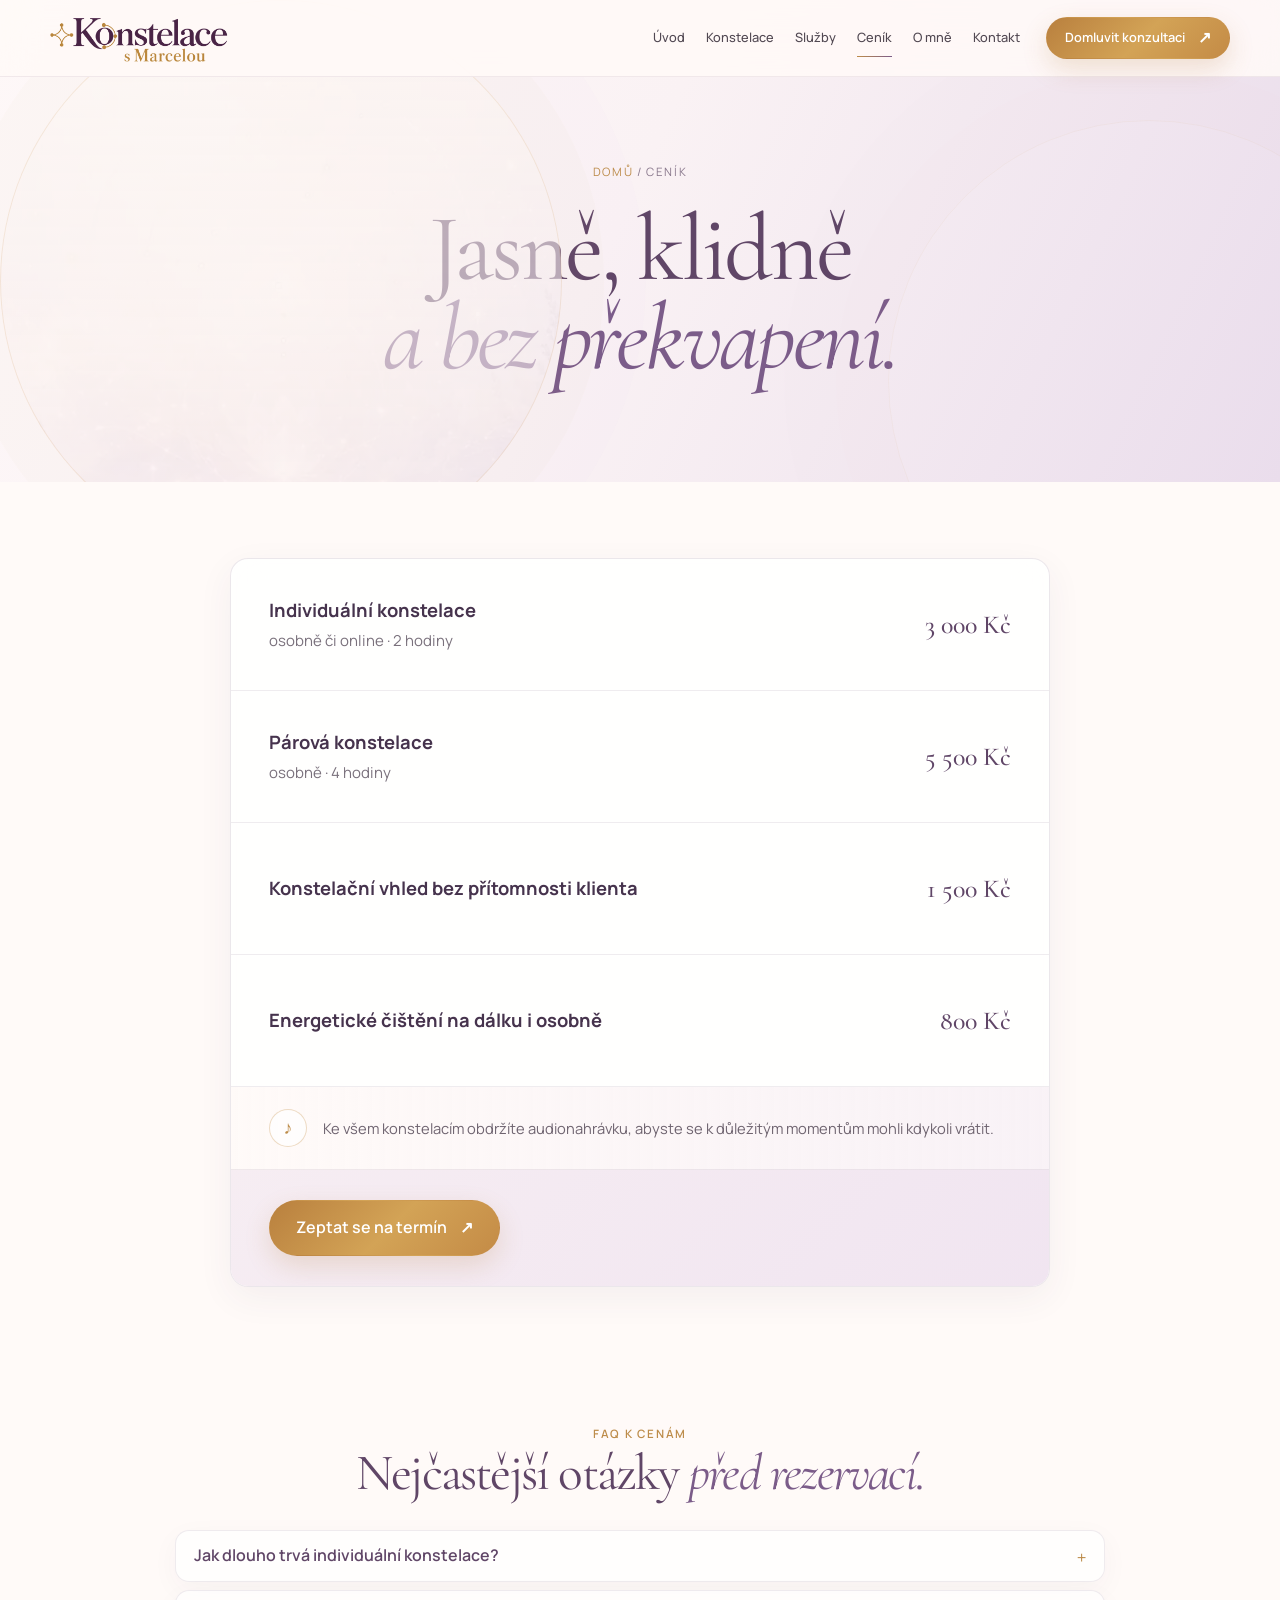
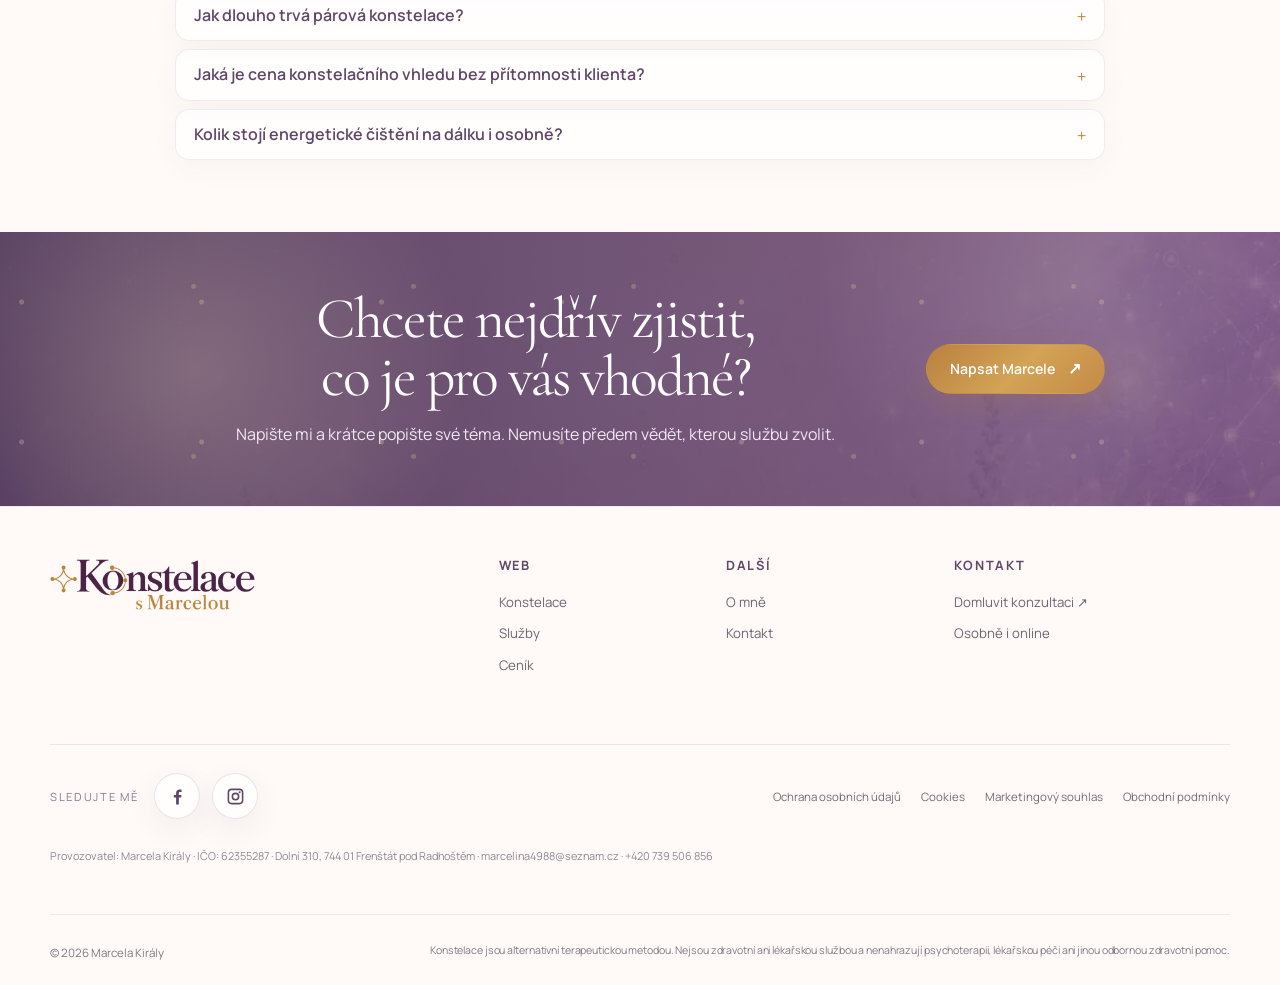
==== cenik.html @ 776c9757 "Update pricing details and Marcela portrait" ====
<!doctype html>
<html lang="cs">
<head>
  <meta charset="utf-8">
  <meta name="viewport" content="width=device-width,initial-scale=1">
  <meta name="description" content="Přehled cen: individuální konstelace 3 000 Kč, párová 5 500 Kč, konstelační vhled 1 500 Kč a energetické čištění na dálku i osobně 800 Kč.">
  <title>Ceník konstelací osobně i online | Marcela Király</title>
  <meta name="robots" content="index,follow,max-image-preview:large,max-snippet:-1,max-video-preview:-1">
  <meta name="author" content="Marcela Király">
  <link rel="canonical" href="https://ivanovgeno.github.io/marcelakiraly/cenik.html">
  <link rel="alternate" hreflang="cs-CZ" href="https://ivanovgeno.github.io/marcelakiraly/cenik.html">
  <link rel="alternate" hreflang="x-default" href="https://ivanovgeno.github.io/marcelakiraly/cenik.html">
  <link rel="sitemap" type="application/xml" href="https://ivanovgeno.github.io/marcelakiraly/sitemap.xml">
  <meta property="og:locale" content="cs_CZ">
  <meta property="og:type" content="website">
  <meta property="og:site_name" content="Konstelace s Marcelou">
  <meta property="og:title" content="Ceník konstelací osobně i online | Marcela Király">
  <meta property="og:description" content="Přehled cen: individuální konstelace 3 000 Kč, párová 5 500 Kč, konstelační vhled 1 500 Kč a energetické čištění na dálku i osobně 800 Kč.">
  <meta property="og:url" content="https://ivanovgeno.github.io/marcelakiraly/cenik.html">
  <meta property="og:image" content="https://ivanovgeno.github.io/marcelakiraly/assets/images/logo-konstelace-s-marcelou.png">
  <meta property="og:image:secure_url" content="https://ivanovgeno.github.io/marcelakiraly/assets/images/logo-konstelace-s-marcelou.png">
  <meta property="og:image:type" content="image/png">
  <meta property="og:image:width" content="1400">
  <meta property="og:image:height" content="355">
  <meta property="og:image:alt" content="Logo Konstelace s Marcelou">
  <meta name="twitter:card" content="summary_large_image">
  <meta name="twitter:title" content="Ceník konstelací osobně i online | Marcela Király">
  <meta name="twitter:description" content="Přehled cen: individuální konstelace 3 000 Kč, párová 5 500 Kč, konstelační vhled 1 500 Kč a energetické čištění na dálku i osobně 800 Kč.">
  <meta name="twitter:image" content="https://ivanovgeno.github.io/marcelakiraly/assets/images/logo-konstelace-s-marcelou.png">
  <meta name="twitter:image:alt" content="Logo Konstelace s Marcelou">
  <script type="application/ld+json">
{
  "@context": "https://schema.org",
  "@graph": [
    {
      "@type": "Organization",
      "@id": "https://ivanovgeno.github.io/marcelakiraly/#organization",
      "name": "Konstelace s Marcelou",
      "legalName": "Marcela Király",
      "url": "https://ivanovgeno.github.io/marcelakiraly/",
      "logo": {
        "@type": "ImageObject",
        "url": "https://ivanovgeno.github.io/marcelakiraly/assets/images/logo-konstelace-s-marcelou.png",
        "width": 1400,
        "height": 355
      },
      "image": "https://ivanovgeno.github.io/marcelakiraly/assets/images/logo-konstelace-s-marcelou.png",
      "description": "Citlivé konstelační provázení Marcely Király osobně i online.",
      "email": "mailto:marcelina4988@seznam.cz",
      "telephone": "+420739506856",
      "identifier": {
        "@type": "PropertyValue",
        "propertyID": "IČO",
        "value": "62355287"
      },
      "address": {
        "@type": "PostalAddress",
        "streetAddress": "Dolní 310",
        "postalCode": "744 01",
        "addressLocality": "Frenštát pod Radhoštěm",
        "addressCountry": "CZ"
      },
      "founder": {
        "@id": "https://ivanovgeno.github.io/marcelakiraly/#marcela"
      },
      "areaServed": {
        "@type": "Country",
        "name": "Česko"
      },
      "availableLanguage": {
        "@type": "Language",
        "name": "čeština",
        "alternateName": "cs"
      }
    },
    {
      "@type": "Person",
      "@id": "https://ivanovgeno.github.io/marcelakiraly/#marcela",
      "name": "Marcela Király",
      "url": "https://ivanovgeno.github.io/marcelakiraly/o-mne.html",
      "image": "https://ivanovgeno.github.io/marcelakiraly/assets/images/marcela-kiraly-restored.webp",
      "jobTitle": "Konstelátorka",
      "worksFor": {
        "@id": "https://ivanovgeno.github.io/marcelakiraly/#organization"
      },
      "email": "mailto:marcelina4988@seznam.cz",
      "telephone": "+420739506856",
      "knowsAbout": [
        "konstelace",
        "MY SELF CONNECTION",
        "intuitivní koučink"
      ]
    },
    {
      "@type": "WebSite",
      "@id": "https://ivanovgeno.github.io/marcelakiraly/#website",
      "url": "https://ivanovgeno.github.io/marcelakiraly/",
      "name": "Konstelace s Marcelou",
      "alternateName": "Marcela Király",
      "inLanguage": "cs-CZ",
      "publisher": {
        "@id": "https://ivanovgeno.github.io/marcelakiraly/#organization"
      }
    },
    {
      "@type": "BreadcrumbList",
      "@id": "https://ivanovgeno.github.io/marcelakiraly/cenik.html#breadcrumb",
      "itemListElement": [
        {
          "@type": "ListItem",
          "position": 1,
          "name": "Úvod",
          "item": "https://ivanovgeno.github.io/marcelakiraly/"
        },
        {
          "@type": "ListItem",
          "position": 2,
          "name": "Ceník",
          "item": "https://ivanovgeno.github.io/marcelakiraly/cenik.html"
        }
      ]
    },
    {
      "@type": "WebPage",
      "@id": "https://ivanovgeno.github.io/marcelakiraly/cenik.html#webpage",
      "url": "https://ivanovgeno.github.io/marcelakiraly/cenik.html",
      "name": "Ceník konstelací osobně i online | Marcela Király",
      "description": "Přehled cen: individuální konstelace 3 000 Kč, párová 5 500 Kč, konstelační vhled 1 500 Kč a energetické čištění na dálku i osobně 800 Kč.",
      "isPartOf": {
        "@id": "https://ivanovgeno.github.io/marcelakiraly/#website"
      },
      "about": {
        "@id": "https://ivanovgeno.github.io/marcelakiraly/#organization"
      },
      "inLanguage": "cs-CZ",
      "dateModified": "2026-09-17",
      "breadcrumb": {
        "@id": "https://ivanovgeno.github.io/marcelakiraly/cenik.html#breadcrumb"
      },
      "mainEntity": [
        {
          "@id": "https://ivanovgeno.github.io/marcelakiraly/sluzby.html#nabidka"
        },
        {
          "@id": "https://ivanovgeno.github.io/marcelakiraly/cenik.html#faq"
        }
      ]
    },
    {
      "@type": "OfferCatalog",
      "@id": "https://ivanovgeno.github.io/marcelakiraly/sluzby.html#nabidka",
      "name": "Možnosti spolupráce",
      "itemListElement": [
        {
          "@type": "Offer",
          "position": 1,
          "url": "https://ivanovgeno.github.io/marcelakiraly/cenik.html",
          "price": "3000",
          "priceCurrency": "CZK",
          "availability": "https://schema.org/InStock",
          "itemOffered": {
            "@type": "Service",
            "name": "Individuální konstelace osobně či online",
            "description": "Dvouhodinové individuální setkání zaměřené na konkrétní téma, vztahy, role a souvislosti.",
            "provider": {
              "@id": "https://ivanovgeno.github.io/marcelakiraly/#organization"
            },
            "areaServed": {
              "@type": "Country",
              "name": "Česko"
            }
          }
        },
        {
          "@type": "Offer",
          "position": 2,
          "url": "https://ivanovgeno.github.io/marcelakiraly/cenik.html",
          "price": "5500",
          "priceCurrency": "CZK",
          "availability": "https://schema.org/InStock",
          "itemOffered": {
            "@type": "Service",
            "name": "Párová konstelace osobně",
            "description": "Čtyřhodinové osobní setkání pro pár zaměřené na vztahové souvislosti.",
            "provider": {
              "@id": "https://ivanovgeno.github.io/marcelakiraly/#organization"
            },
            "areaServed": {
              "@type": "Country",
              "name": "Česko"
            }
          }
        },
        {
          "@type": "Offer",
          "position": 3,
          "url": "https://ivanovgeno.github.io/marcelakiraly/cenik.html",
          "price": "1500",
          "priceCurrency": "CZK",
          "availability": "https://schema.org/InStock",
          "itemOffered": {
            "@type": "Service",
            "name": "Konstelační vhled bez přítomnosti klienta",
            "description": "Citlivý vhled do tématu na dálku bez osobního nebo online setkání.",
            "provider": {
              "@id": "https://ivanovgeno.github.io/marcelakiraly/#organization"
            },
            "areaServed": {
              "@type": "Country",
              "name": "Česko"
            }
          }
        },
        {
          "@type": "Offer",
          "position": 4,
          "url": "https://ivanovgeno.github.io/marcelakiraly/cenik.html",
          "price": "800",
          "priceCurrency": "CZK",
          "availability": "https://schema.org/InStock",
          "itemOffered": {
            "@type": "Service",
            "name": "Energetické čištění na dálku i osobně",
            "description": "Práce zaměřená na uvolnění energetické zátěže.",
            "provider": {
              "@id": "https://ivanovgeno.github.io/marcelakiraly/#organization"
            },
            "areaServed": {
              "@type": "Country",
              "name": "Česko"
            }
          }
        }
      ]
    },
    {
      "@type": "FAQPage",
      "@id": "https://ivanovgeno.github.io/marcelakiraly/cenik.html#faq",
      "mainEntity": [
        {
          "@type": "Question",
          "name": "Jak dlouho trvá individuální konstelace?",
          "acceptedAnswer": {
            "@type": "Answer",
            "text": "Individuální konstelace trvá dvě hodiny a může proběhnout osobně nebo online."
          }
        },
        {
          "@type": "Question",
          "name": "Jak dlouho trvá párová konstelace?",
          "acceptedAnswer": {
            "@type": "Answer",
            "text": "Párová konstelace trvá čtyři hodiny a probíhá pouze osobně."
          }
        },
        {
          "@type": "Question",
          "name": "Jaká je cena konstelačního vhledu bez přítomnosti klienta?",
          "acceptedAnswer": {
            "@type": "Answer",
            "text": "Cena konstelačního vhledu bez přítomnosti klienta je 1 500 Kč."
          }
        },
        {
          "@type": "Question",
          "name": "Kolik stojí energetické čištění na dálku i osobně?",
          "acceptedAnswer": {
            "@type": "Answer",
            "text": "Cena energetického čištění na dálku i osobně je 800 Kč."
          }
        }
      ]
    }
  ]
}
  </script>
  <link rel="icon" type="image/png" href="assets/images/logo-konstelace-s-marcelou-symbol.png?v=20260915a">
  <link rel="apple-touch-icon" href="assets/images/logo-konstelace-s-marcelou-symbol.png?v=20260915a">
  <link rel="stylesheet" href="assets/css/style.css?v=20260920footer2">
  <link rel="stylesheet" href="assets/css/typography-cs.css">
  <link rel="stylesheet" href="assets/css/constellation-2026.css">
  <link rel="stylesheet" href="assets/css/subpages-2026.css?v=20260910c">
  <link rel="stylesheet" href="assets/css/pricing-overrides.css?v=20260920a">
  <link rel="stylesheet" href="assets/css/ux-refresh-20260914.css?v=20260917faq1">
</head>
<body>
<header class="site-header" data-header><div class="container header-inner"><a class="brand" href="index.html" aria-label="Konstelace s Marcelou – domů"><img class="brand-logo" src="assets/images/logo-konstelace-s-marcelou.png?v=20260915a" alt="Konstelace s Marcelou" width="1400" height="355"></a><nav class="desktop-nav" aria-label="Hlavní navigace"><a href="index.html">Úvod</a><a href="konstelace.html">Konstelace</a><a href="sluzby.html">Služby</a><a href="cenik.html" aria-current="page">Ceník</a><a href="o-mne.html">O mně</a><a href="kontakt.html">Kontakt</a></nav><a class="btn btn-gold header-cta magnetic" href="kontakt.html"><span>Domluvit konzultaci</span><i>↗</i></a><button class="menu-toggle" aria-expanded="false" aria-controls="mobile-menu" aria-label="Otevřít menu"><span></span><span></span><span></span></button></div><nav class="mobile-menu" id="mobile-menu"><a href="index.html">Úvod</a><a href="konstelace.html">Konstelace</a><a href="sluzby.html">Služby</a><a href="cenik.html">Ceník</a><a href="o-mne.html">O mně</a><a href="kontakt.html">Kontakt</a></nav></header>
<main>
<section class="subhero pricing-subhero"><div class="container pricing-subhero-inner"><div class="subhero-copy reveal"><p class="crumb"><a href="index.html">Domů</a> / Ceník</p><h1>Jasně, klidně<br><em>a bez překvapení.</em></h1></div></div></section>

<section class="section pricing-main"><div class="container"><div class="price-panel pricing-panel-large reveal">
  <div class="price-item"><div><strong>Individuální konstelace</strong><small>osobně či online · 2 hodiny</small></div><b>3 000 Kč</b></div>
  <div class="price-item"><div><strong>Párová konstelace</strong><small>osobně · 4 hodiny</small></div><b>5 500 Kč</b></div>
  <div class="price-item"><div><strong>Konstelační vhled bez přítomnosti klienta</strong></div><b>1 500 Kč</b></div>
  <div class="price-item"><div><strong>Energetické čištění na dálku i osobně</strong></div><b>800 Kč</b></div>
  <div class="pricing-audio-note"><span class="pricing-audio-icon" aria-hidden="true">♪</span><p>Ke všem konstelacím obdržíte audionahrávku, abyste se k důležitým momentům mohli kdykoli vrátit.</p></div>
  <div class="price-cta"><a class="btn btn-gold magnetic" href="kontakt.html"><span>Zeptat se na termín</span><i>↗</i></a></div>
</div></div></section>

<section class="section pricing-faq"><div class="container faq"><p class="eyebrow reveal">FAQ k cenám</p><h2 class="reveal">Nejčastější otázky <em>před rezervací.</em></h2><details class="reveal"><summary>Jak dlouho trvá individuální konstelace?</summary><p>Individuální konstelace trvá dvě hodiny a může proběhnout osobně nebo online.</p></details><details class="reveal"><summary>Jak dlouho trvá párová konstelace?</summary><p>Párová konstelace trvá čtyři hodiny a probíhá pouze osobně.</p></details><details class="reveal"><summary>Jaká je cena konstelačního vhledu bez přítomnosti klienta?</summary><p>Cena konstelačního vhledu bez přítomnosti klienta je 1 500 Kč.</p></details><details class="reveal"><summary>Kolik stojí energetické čištění na dálku i osobně?</summary><p>Cena energetického čištění na dálku i osobně je 800 Kč.</p></details></div></section>

<section class="section-sm cta-band"><div class="container cta-inner reveal"><div><h2>Chcete nejdřív zjistit, co je pro vás vhodné?</h2><p>Napište mi a krátce popište své téma. Nemusíte předem vědět, kterou službu zvolit.</p></div><a class="btn btn-gold magnetic" href="kontakt.html"><span>Napsat Marcele</span><i>↗</i></a></div></section>
</main>
<footer class="inner-footer"><div class="container inner-footer-grid"><div><a class="brand" href="index.html"><img class="brand-logo" src="assets/images/logo-konstelace-s-marcelou.png?v=20260915a" alt="Konstelace s Marcelou" width="1400" height="355"></a></div><div class="footer-col"><strong>Web</strong><a href="konstelace.html">Konstelace</a><a href="sluzby.html">Služby</a><a href="cenik.html">Ceník</a></div><div class="footer-col"><strong>Další</strong><a href="o-mne.html">O mně</a><a href="kontakt.html">Kontakt</a></div><div class="footer-col"><strong>Kontakt</strong><a href="kontakt.html">Domluvit konzultaci ↗</a><span>Osobně i online</span></div></div><div class="container inner-footer-bottom"><span>© 2026 Marcela Király</span><span class="footer-disclaimer">Konstelace jsou alternativní terapeutickou metodou. Nejsou zdravotní ani lékařskou službou a nenahrazují psychoterapii, lékařskou péči ani jinou odbornou zdravotní pomoc.</span></div></footer>
<script src="assets/js/main.js?v=20260917faq1"></script>
</body></html>
---- assets/css/style.css ----
@import url('https://fonts.googleapis.com/css2?family=DM+Sans:wght@400;500;600&family=Italiana&display=swap');
:root{--paper:#fffdfc;--ivory:#fdf9f7;--blush:#f7eff2;--rose:#ead5dd;--rose-2:#d8b9c8;--lav:#c9b4d5;--lav-2:#a98cba;--plum:#60456f;--plum-2:#7b5c89;--plum-deep:#432f4f;--ink:#322a34;--muted:#756b78;--gold:#c99552;--gold-2:#e6c887;--gold-3:#f4e3bd;--line:rgba(96,69,111,.13);--line-gold:rgba(201,149,82,.32);--white:rgba(255,255,255,.82);--serif:'Italiana','Cormorant Garamond',Georgia,serif;--sans:'DM Sans',system-ui,-apple-system,BlinkMacSystemFont,'Segoe UI',sans-serif;--shadow:0 32px 90px rgba(80,56,91,.13);--shadow-soft:0 18px 55px rgba(80,56,91,.09);--radius:28px;--max:1240px;--ease:cubic-bezier(.2,.8,.2,1)}
*{box-sizing:border-box}html{scroll-behavior:smooth}body{margin:0;background:var(--paper);color:var(--ink);font-family:var(--sans);line-height:1.7;overflow-x:hidden;-webkit-font-smoothing:antialiased}body.menu-open{overflow:hidden}a{color:inherit;text-decoration:none}button,input,textarea,select{font:inherit}img,svg{display:block;max-width:100%}::selection{background:var(--rose-2);color:var(--plum-deep)}.container{width:min(var(--max),calc(100% - 64px));margin-inline:auto}.section{padding:124px 0;position:relative}.section-sm{padding:84px 0;position:relative}.skip-link{position:fixed;z-index:9999;left:14px;top:14px;transform:translateY(-170%);background:#fff;padding:11px 15px;border-radius:10px;box-shadow:var(--shadow-soft)}.skip-link:focus{transform:none}
h1,h2,h3,.display{font-family:var(--serif);font-weight:400;color:var(--plum);margin:0}h1{font-size:clamp(4.2rem,8.2vw,8.8rem);line-height:.9;letter-spacing:-.055em}h2{font-size:clamp(3rem,5.8vw,6.2rem);line-height:.98;letter-spacing:-.045em}h3{font-size:clamp(1.7rem,2.4vw,2.55rem);line-height:1.05;letter-spacing:-.025em}h1 em,h2 em{font-style:italic;color:var(--plum-2)}p{margin:0 0 1em}.lead{font-size:1.14rem;line-height:1.85;color:#665d68;max-width:61ch}.muted{color:var(--muted)}.eyebrow{display:flex;align-items:center;gap:12px;margin:0 0 18px;font-size:.72rem;line-height:1;text-transform:uppercase;letter-spacing:.22em;font-weight:600;color:var(--gold)}.eyebrow:before{content:'';width:28px;height:1px;background:currentColor}.section-heading{display:grid;grid-template-columns:90px 1fr;gap:34px;align-items:start;margin-bottom:62px}.section-heading h2{max-width:970px}.section-index{font-family:var(--serif);font-size:1.15rem;color:var(--gold);padding-top:9px}
.site-header{position:fixed;z-index:200;top:0;left:0;right:0;background:rgba(255,253,252,.72);backdrop-filter:blur(22px) saturate(150%);-webkit-backdrop-filter:blur(22px) saturate(150%);border-bottom:1px solid rgba(96,69,111,.07);transition:background .35s var(--ease),box-shadow .35s var(--ease),transform .35s var(--ease)}.site-header.is-scrolled{background:rgba(255,253,252,.94);box-shadow:0 10px 40px rgba(69,45,77,.07)}.header-inner{height:86px;display:flex;align-items:center;gap:26px}.brand{display:inline-flex;align-items:center;gap:13px;margin-right:auto;min-width:max-content}.brand-mark{width:42px;color:var(--gold);transition:transform .6s var(--ease)}.brand:hover .brand-mark{transform:rotate(18deg) scale(1.06)}.brand-mark svg{fill:none;stroke:currentColor;stroke-width:1.15}.brand-mark svg circle:first-child{fill:currentColor;stroke:none}.brand-copy strong,.brand strong{display:block;font-family:var(--serif);font-size:1.45rem;line-height:1;color:var(--plum);font-weight:400}.brand-copy small,.brand small{display:block;margin-top:5px;font-size:.59rem;text-transform:uppercase;letter-spacing:.12em;color:#817486}.desktop-nav{display:flex;align-items:center;gap:24px}.desktop-nav a{position:relative;font-size:.82rem;font-weight:500;color:#4e4650;padding:8px 0}.desktop-nav a:after{content:'';position:absolute;left:50%;right:50%;bottom:0;height:1px;background:linear-gradient(90deg,var(--gold),var(--plum-2));transition:left .3s var(--ease),right .3s var(--ease)}.desktop-nav a:hover:after,.desktop-nav a[aria-current='page']:after{left:0;right:0}.header-cta{min-height:44px!important;padding:0 18px!important;font-size:.8rem!important}.menu-toggle,.mobile-menu{display:none}
.btn{--mx:0px;--my:0px;position:relative;display:inline-flex;align-items:center;justify-content:center;gap:13px;min-height:56px;padding:0 25px;border-radius:12px;border:1px solid transparent;font-weight:600;font-size:.88rem;overflow:hidden;transform:translate3d(var(--mx),var(--my),0);transition:transform .28s var(--ease),box-shadow .28s var(--ease),border-color .28s var(--ease),background .28s var(--ease);will-change:transform}.btn i{font-style:normal;font-size:1rem;transition:transform .3s var(--ease)}.btn:hover i{transform:translate(3px,-3px)}.btn:before{content:'';position:absolute;inset:-2px;transform:translateX(-115%) skewX(-18deg);background:linear-gradient(90deg,transparent,rgba(255,255,255,.42),transparent);transition:transform .65s var(--ease)}.btn:hover:before{transform:translateX(115%) skewX(-18deg)}.btn-gold{color:#fff;background:linear-gradient(135deg,#b9803e 0%,#d3a356 52%,#c48b46 100%);box-shadow:0 16px 38px rgba(185,128,62,.24)}.btn-gold:hover{box-shadow:0 22px 54px rgba(185,128,62,.31)}.btn-ghost{background:rgba(255,255,255,.48);color:var(--plum);border-color:rgba(96,69,111,.25);backdrop-filter:blur(10px)}.btn-ghost:hover,.btn-outline:hover{border-color:var(--gold);background:rgba(255,255,255,.8);box-shadow:0 16px 38px rgba(77,55,89,.09)}.btn-outline{color:var(--plum);border-color:var(--line-gold);background:transparent}.text-link{display:inline-flex;align-items:center;gap:12px;font-weight:600;font-size:.9rem;color:var(--plum);padding-bottom:5px;border-bottom:1px solid rgba(201,149,82,.5)}.text-link i{font-style:normal;color:var(--gold);transition:transform .25s var(--ease)}.text-link:hover i{transform:translate(4px,-4px)}
.hero{position:relative;min-height:900px;display:flex;align-items:center;padding-top:86px;overflow:hidden;background:linear-gradient(118deg,#fffaf8 0%,#faf2f4 39%,#f2e6ef 70%,#e5d7e8 100%)}.hero-noise{position:absolute;inset:0;opacity:.3;background-image:radial-gradient(circle at 20% 20%,rgba(255,255,255,.85) 0 1px,transparent 1.5px),radial-gradient(circle at 72% 36%,rgba(201,149,82,.38) 0 1px,transparent 1.5px);background-size:34px 34px,71px 71px;mask-image:linear-gradient(to right,transparent 0,#000 25%,#000 100%)}.hero-glow{position:absolute;border-radius:50%;filter:blur(2px);pointer-events:none}.hero-glow-a{width:720px;height:720px;right:-170px;top:90px;background:radial-gradient(circle,rgba(255,246,231,.96),rgba(234,213,221,.36) 47%,transparent 70%)}.hero-glow-b{width:500px;height:500px;left:-280px;bottom:-200px;background:radial-gradient(circle,rgba(201,180,213,.42),transparent 69%)}.hero-grid{position:relative;z-index:2;display:grid;grid-template-columns:1.02fr .98fr;align-items:center;gap:42px;width:100%}.hero-copy{padding:92px 0}.hero-copy h1{max-width:740px}.hero-copy .lead{margin-top:34px;max-width:650px}.hero-actions{display:flex;gap:13px;flex-wrap:wrap;margin-top:34px}.hero-proof{display:flex;gap:26px;flex-wrap:wrap;margin-top:54px;padding-top:26px;border-top:1px solid rgba(96,69,111,.14)}.hero-proof span{display:flex;align-items:center;gap:8px;font-size:.78rem;color:#665b69}.hero-proof b{font-family:var(--serif);font-weight:400;color:var(--gold)}
.cosmos-stage{position:relative;min-height:690px;display:grid;place-items:center;perspective:1200px;transform-style:preserve-3d}.cosmos-card{position:relative;width:min(590px,100%);aspect-ratio:.92;border-radius:48% 48% 30px 30px;overflow:visible;transform-style:preserve-3d}.cosmos-card:before{content:'';position:absolute;inset:7% 4% 4%;border-radius:48% 48% 32px 32px;background:linear-gradient(155deg,rgba(255,255,255,.44),rgba(224,204,229,.35));border:1px solid rgba(201,149,82,.25);box-shadow:0 40px 100px rgba(89,59,95,.14),inset 0 1px rgba(255,255,255,.7);backdrop-filter:blur(4px)}.cosmos-wash{position:absolute;inset:11% 8% 8%;border-radius:50% 50% 26px 26px;background:radial-gradient(circle at 52% 36%,rgba(255,249,238,.95) 0 18%,rgba(234,213,221,.72) 42%,rgba(176,145,191,.26) 68%,transparent 78%)}.cosmos-lines{position:absolute;inset:-2%;width:104%;height:104%;overflow:visible}.cosmos-lines .ring{fill:none;stroke:url(#goldLine);stroke-width:1.2;opacity:.72;transform-origin:352px 336px}.ring-a{animation:orbitSpin 28s linear infinite}.ring-b{stroke-dasharray:5 9;animation:orbitSpin 22s linear infinite reverse}.ring-c{opacity:.42}.orbit-path{fill:none;stroke:url(#goldLine);stroke-width:1;opacity:.56;stroke-dasharray:3 8}.orbit-path.thin{opacity:.3}.network path{fill:none;stroke:#b98b58;stroke-width:1;opacity:.35}.network circle{fill:#d6aa69;filter:drop-shadow(0 0 5px rgba(231,194,126,.72))}.cosmos-silhouette{position:absolute;left:50%;bottom:11%;width:44%;height:58%;transform:translateX(-50%);filter:drop-shadow(0 28px 40px rgba(64,45,70,.18))}.silhouette-head{position:absolute;width:42%;aspect-ratio:.78;border-radius:52% 48% 45% 55%;left:38%;top:4%;background:linear-gradient(150deg,#a67883,#5d405f);transform:rotate(8deg);box-shadow:inset 16px 0 24px rgba(255,225,215,.28)}.silhouette-head:before{content:'';position:absolute;width:80%;height:96%;right:34%;top:-8%;border-radius:55% 45% 60% 40%;background:linear-gradient(160deg,#5c405e,#3e2d48);transform:rotate(-11deg)}.silhouette-body{position:absolute;left:16%;bottom:0;width:78%;height:66%;border-radius:50% 50% 20% 20%;background:linear-gradient(145deg,#7d607d,#4c3658);clip-path:polygon(15% 0,69% 4%,100% 100%,0 100%)}.spark{position:absolute;color:#d7a856;text-shadow:0 0 16px rgba(222,177,95,.62);animation:sparkle 2.8s ease-in-out infinite}.s1{left:12%;top:21%;font-size:26px}.s2{right:4%;top:37%;font-size:20px;animation-delay:.8s}.s3{right:23%;bottom:16%;font-size:16px;animation-delay:1.4s}.s4{left:25%;bottom:23%;font-size:30px;animation-delay:.4s}.floating-card{position:absolute;z-index:4;min-width:205px;padding:17px 19px;border-radius:17px;background:rgba(255,253,252,.82);border:1px solid rgba(255,255,255,.68);box-shadow:0 18px 50px rgba(76,54,86,.12);backdrop-filter:blur(16px);transform:translateZ(40px)}.floating-card span{display:block;font-size:.65rem;text-transform:uppercase;letter-spacing:.15em;color:var(--gold);margin-bottom:3px}.floating-card b{font-family:var(--serif);font-size:1.28rem;font-weight:400;color:var(--plum)}.floating-card-top{right:-2%;top:22%}.floating-card-bottom{left:3%;bottom:14%}.hero-scroll{position:absolute;right:0;bottom:34px;width:72px;height:72px;border:1px solid var(--line-gold);border-radius:50%;display:grid;place-items:center;text-transform:uppercase;color:var(--gold);font-size:.55rem;letter-spacing:.12em;background:rgba(255,255,255,.36);backdrop-filter:blur(10px)}.hero-scroll i{position:absolute;bottom:12px;font-style:normal;font-size:14px;animation:bob 1.8s ease-in-out infinite}
.audience{background:linear-gradient(180deg,#fffdfc 0%,#fffaf8 65%,#fbf4f5 100%)}.lux-grid{display:grid;grid-template-columns:repeat(4,1fr);gap:16px;perspective:1200px}.lux-card{--rx:0deg;--ry:0deg;position:relative;min-height:390px;padding:34px 30px 30px;border-radius:24px;background:rgba(255,255,255,.7);border:1px solid var(--line);box-shadow:0 12px 44px rgba(70,49,79,.055);overflow:hidden;transform:perspective(900px) rotateX(var(--rx)) rotateY(var(--ry));transition:transform .18s ease,border-color .35s var(--ease),box-shadow .35s var(--ease),background .35s var(--ease)}.lux-card:before{content:'';position:absolute;inset:0;background:radial-gradient(circle at var(--x,50%) var(--y,50%),rgba(230,200,135,.25),transparent 34%);opacity:0;transition:opacity .35s}.lux-card:hover{border-color:rgba(201,149,82,.55);box-shadow:0 30px 75px rgba(81,55,91,.14);background:#fff}.lux-card:hover:before{opacity:1}.card-shine{position:absolute;left:-30%;bottom:-110px;width:170%;height:150px;background:radial-gradient(ellipse,rgba(234,195,119,.36),transparent 66%);opacity:0;transition:opacity .35s}.lux-card:hover .card-shine{opacity:1}.card-icon{display:grid;place-items:center;width:58px;height:58px;border:1px solid rgba(201,149,82,.36);border-radius:50%;font-family:var(--serif);font-size:1.65rem;color:var(--gold);margin-bottom:82px;transition:transform .5s var(--ease),background .4s}.lux-card:hover .card-icon{transform:rotate(12deg) scale(1.08);background:var(--blush)}.card-number{position:absolute;right:26px;top:31px;font-family:var(--serif);color:#bcaebf}.lux-card h3{font-size:2rem;margin-bottom:14px}.lux-card p{font-size:.9rem;line-height:1.75;color:#706573;margin:0;max-width:30ch}.card-arrow{position:absolute;right:26px;bottom:23px;width:42px;height:42px;border-radius:50%;display:grid;place-items:center;border:1px solid var(--line-gold);color:var(--gold);transition:transform .35s var(--ease),background .35s}.lux-card:hover .card-arrow{transform:rotate(45deg);background:var(--gold);color:#fff}
.method-band{overflow:hidden;background:linear-gradient(118deg,var(--plum-deep),#6b4c78 52%,#8a688f);color:#f8f0f6}.method-band:before{content:'';position:absolute;width:600px;height:600px;border-radius:50%;right:-220px;top:-220px;background:radial-gradient(circle,rgba(230,200,135,.2),transparent 68%)}.method-band:after{content:'';position:absolute;inset:0;background:radial-gradient(circle at 20% 60%,rgba(218,183,203,.12),transparent 28%);pointer-events:none}.method-grid{display:grid;grid-template-columns:1fr 1fr;gap:95px;align-items:center;position:relative;z-index:1}.method-copy h2{color:#fff}.method-copy h2 em{color:var(--gold-2)}.method-copy p{color:#e6dbe8;font-size:1.03rem;max-width:58ch}.method-copy strong{color:#fff}.method-copy .text-link{color:#fff;border-color:rgba(230,200,135,.5);margin-top:15px}.method-art{min-height:580px;display:grid;place-items:center;position:relative}.method-art svg{width:min(520px,100%);color:var(--gold-2);overflow:visible}.method-art svg circle,.method-art svg path{fill:none;stroke:currentColor;stroke-width:1;opacity:.54}.method-art svg g circle{fill:currentColor;stroke:none;filter:drop-shadow(0 0 8px rgba(230,200,135,.6))}.method-orb{position:absolute;width:360px;height:360px;border-radius:50%;background:radial-gradient(circle,#9b799e 0%,rgba(201,180,213,.34) 42%,transparent 72%);filter:blur(1px)}.method-star{position:absolute;color:var(--gold-2);font-size:27px;text-shadow:0 0 20px rgba(230,200,135,.5);animation:sparkle 3s ease-in-out infinite}.star-a{top:18%;left:13%}.star-b{right:12%;bottom:18%;animation-delay:1s}
.process{background:linear-gradient(180deg,#fffdfc,#faf4f7)}.process-list{border-top:1px solid var(--line)}.process-item{position:relative;display:grid;grid-template-columns:90px 90px 1fr;gap:26px;align-items:center;min-height:190px;padding:30px 0;border-bottom:1px solid var(--line);overflow:hidden;transition:padding .38s var(--ease)}.process-item:before{content:'';position:absolute;inset:0;background:linear-gradient(90deg,rgba(234,213,221,.42),rgba(201,180,213,.14),transparent);transform:translateX(-105%);transition:transform .6s var(--ease)}.process-item:hover:before{transform:none}.process-item:hover{padding-left:22px}.process-item>*{position:relative;z-index:1}.process-num{font-family:var(--serif);color:var(--gold);font-size:1.25rem}.process-symbol{width:64px;height:64px;border-radius:50%;border:1px solid var(--line-gold);display:grid;place-items:center;font-family:var(--serif);font-size:1.8rem;color:var(--plum);transition:transform .45s var(--ease),background .45s}.process-item:hover .process-symbol{transform:rotate(12deg) scale(1.06);background:#fff}.process-item h3{margin-bottom:8px}.process-item p{color:var(--muted);margin:0;max-width:70ch}
.about-luxe{overflow:hidden;background:#fff}.about-luxe:before{content:'';position:absolute;width:580px;height:580px;border-radius:50%;left:-300px;top:80px;background:radial-gradient(circle,rgba(234,213,221,.4),transparent 68%)}.about-stage{display:grid;grid-template-columns:.92fr 1.08fr;gap:100px;align-items:center}.about-visual{position:relative;min-height:650px;display:grid;place-items:center}.about-orbit{position:absolute;width:530px;height:530px;border-radius:50%;border:1px solid rgba(201,149,82,.25);box-shadow:0 0 0 35px rgba(201,149,82,.035),0 0 0 70px rgba(169,140,186,.025)}.about-portrait-art{position:relative;width:min(470px,88%);height:610px;border-radius:240px 240px 34px 34px;overflow:hidden;background:linear-gradient(155deg,#f5e3e5,#d5bdcf 45%,#a37f9f);box-shadow:var(--shadow)}.portrait-halo{position:absolute;width:360px;height:360px;border-radius:50%;left:50%;top:75px;transform:translateX(-50%);background:radial-gradient(circle,#fff5e8,rgba(238,214,223,.68) 48%,transparent 69%);border:1px solid rgba(201,149,82,.26);box-shadow:0 0 0 28px rgba(201,149,82,.04)}.portrait-shape{position:absolute;inset:0}.portrait-shape:before{content:'';position:absolute;width:38%;height:32%;border-radius:50% 46% 46% 54%;background:linear-gradient(145deg,#bb8b91,#76546f);left:37%;top:24%;transform:rotate(5deg);box-shadow:-38px -15px 0 -15px #5c405e}.portrait-shape:after{content:'';position:absolute;width:68%;height:53%;left:16%;bottom:-2%;border-radius:50% 50% 15% 15%;background:linear-gradient(145deg,#8b6788,#5a3f67);clip-path:polygon(15% 0,72% 4%,100% 100%,0 100%)}.portrait-shape span:before{content:'';position:absolute;z-index:2;width:34%;height:44%;left:26%;top:22%;border-radius:60% 40% 50% 50%;border-left:22px solid #5a405e;border-top:20px solid #5a405e;transform:rotate(-15deg)}.experience-seal{position:absolute;left:-5px;bottom:70px;width:128px;height:128px;border-radius:50%;display:grid;place-content:center;text-align:center;background:linear-gradient(145deg,#ecd39e,#c6934c);color:#fff;border:7px solid rgba(255,255,255,.5);box-shadow:0 16px 45px rgba(139,93,47,.22)}.experience-seal strong{font-family:var(--serif);font-size:1.45rem;font-weight:400}.experience-seal span{font-size:.62rem;letter-spacing:.08em;text-transform:uppercase}.about-copy h2{max-width:800px}.about-copy .lead{margin-top:28px}.about-values{display:grid;gap:15px;margin:30px 0 36px}.about-values>div{display:grid;grid-template-columns:42px 1fr;gap:14px;align-items:start}.about-values>div>span{width:36px;height:36px;display:grid;place-items:center;border-radius:50%;background:var(--blush);color:var(--gold)}.about-values p{margin:0}.about-values strong{display:block;color:var(--plum);font-size:.92rem}.about-values small{display:block;color:var(--muted);font-size:.8rem;margin-top:2px}
.testimonials{background:linear-gradient(180deg,#faf4f7,#f3e8f0)}.testimonial-grid{display:grid;grid-template-columns:repeat(3,1fr);gap:18px;align-items:stretch}.quote-card{position:relative;margin:0;padding:36px;border-radius:24px;border:1px solid rgba(96,69,111,.11);background:rgba(255,255,255,.72);box-shadow:0 14px 50px rgba(72,49,81,.06);transition:transform .4s var(--ease),box-shadow .4s var(--ease),border-color .4s}.quote-card:before{content:'“';position:absolute;right:28px;top:2px;font-family:var(--serif);font-size:7rem;line-height:1;color:rgba(201,149,82,.18)}.quote-card:hover{transform:translateY(-9px);box-shadow:0 28px 70px rgba(72,49,81,.12);border-color:rgba(201,149,82,.38)}.quote-card.featured{background:linear-gradient(145deg,#6a4b78,#87688e);color:#fff;border-color:transparent;transform:translateY(-14px)}.quote-card.featured:hover{transform:translateY(-22px)}.quote-card blockquote{position:relative;z-index:1;margin:0 0 44px;font-family:var(--serif);font-size:1.65rem;line-height:1.42;color:var(--plum)}.quote-card.featured blockquote{color:#fff}.quote-card figcaption{display:flex;flex-direction:column;gap:2px}.quote-card figcaption span{font-weight:600;color:var(--plum)}.quote-card.featured figcaption span{color:#fff}.quote-card figcaption b{font-size:.68rem;text-transform:uppercase;letter-spacing:.12em;font-weight:500;color:var(--gold)}
.cta-band{overflow:hidden;background:linear-gradient(120deg,#8c6aa0 0%,#a989b5 46%,#7c5a8f 100%);color:#fff}.cta-band:before{content:'';position:absolute;inset:0;background:radial-gradient(circle at 15% 50%,rgba(255,236,199,.22),transparent 25%),radial-gradient(circle at 85% 20%,rgba(255,255,255,.14),transparent 25%)}.cta-stars{position:absolute;right:5%;top:12%;font-family:var(--serif);font-size:4rem;letter-spacing:.5em;color:rgba(245,224,183,.2);transform:rotate(-10deg)}.cta-inner{position:relative;z-index:1;display:flex;justify-content:space-between;align-items:center;gap:50px}.cta-inner h2{color:#fff;font-size:clamp(2.5rem,4.5vw,5rem);max-width:800px}.cta-inner h2 em{color:var(--gold-3)}.cta-inner p{margin:15px 0 0;color:#f1e7f2}.cta-inner .btn{flex:0 0 auto}
.site-footer{background:#fffaf8;padding:72px 0 24px;border-top:1px solid var(--line)}.footer-grid{display:grid;grid-template-columns:2fr .7fr .7fr 1fr;gap:54px;padding-bottom:54px}.footer-note{max-width:380px;color:var(--muted);font-size:.86rem;margin:22px 0 0}.footer-col{display:flex;flex-direction:column;gap:10px}.footer-col strong{color:var(--plum);font-size:.8rem;text-transform:uppercase;letter-spacing:.13em;margin-bottom:6px}.footer-col a,.footer-col span{font-size:.83rem;color:#6f6472}.footer-col a:hover{color:var(--gold)}.footer-bottom{padding-top:22px;border-top:1px solid var(--line);display:flex;justify-content:space-between;gap:20px;font-size:.72rem;color:#857987}
.subhero{position:relative;overflow:hidden;padding:180px 0 106px;background:linear-gradient(126deg,#fffaf8 0%,#f6edf2 55%,#e7d9e9 100%)}.subhero:before{content:'';position:absolute;width:560px;height:560px;border-radius:50%;right:-170px;top:-190px;border:1px solid rgba(201,149,82,.28);box-shadow:0 0 0 42px rgba(201,149,82,.035),0 0 0 84px rgba(169,140,186,.025)}.subhero:after{content:'✦';position:absolute;right:11%;top:32%;color:rgba(201,149,82,.38);font-size:2rem}.subhero-inner{position:relative;z-index:1;display:grid;grid-template-columns:1.25fr .55fr;gap:80px;align-items:end}.subhero h1{font-size:clamp(4rem,7vw,7.4rem);max-width:950px}.subhero .lead{margin-top:25px}.crumb{font-size:.74rem;color:#7c7080;margin-bottom:25px}.crumb a{color:var(--gold)}.subhero-side{padding-left:30px;border-left:1px solid var(--line-gold);color:#6c616f;font-size:.9rem}.intro-split{display:grid;grid-template-columns:.82fr 1.18fr;gap:100px;align-items:start}.big-quote{font-family:var(--serif);font-size:clamp(2.2rem,3.8vw,4.3rem);line-height:1.05;color:var(--plum-2);max-width:13ch}.content-copy p{font-size:1.02rem;color:#675d69}.rule-list{margin-top:34px;border-top:1px solid var(--line)}.rule-item{display:grid;grid-template-columns:62px 1fr;gap:20px;padding:22px 0;border-bottom:1px solid var(--line);transition:padding .28s var(--ease),background .28s}.rule-item:hover{padding-left:14px;background:linear-gradient(90deg,rgba(234,213,221,.22),transparent)}.rule-item b{font-family:var(--serif);font-size:1.3rem;color:var(--gold);font-weight:400}.rule-item strong{display:block;color:var(--plum);margin-bottom:4px}.rule-item span{color:var(--muted);font-size:.9rem}.dark-band{background:linear-gradient(125deg,var(--plum-deep),#745681 62%,#87668d);color:#f2eaf2;overflow:hidden}.dark-band h2,.dark-band h3{color:#fff}.dark-band p,.dark-band .content-copy p{color:#e8ddea}.dark-band .eyebrow{color:var(--gold-2)}.editorial-grid{display:grid;grid-template-columns:1.08fr .92fr;gap:90px;align-items:center}.constellation-art{display:grid;place-items:center;aspect-ratio:1}.constellation-art svg{width:min(500px,100%);color:var(--gold-2)}.constellation-art svg circle,.constellation-art svg path,.constellation-art svg line{fill:none;stroke:currentColor;stroke-width:1;opacity:.62}.constellation-art svg .dot{fill:currentColor;stroke:none}.soft{background:linear-gradient(180deg,#fffaf8,#f5edf2)}.cards-3{display:grid;grid-template-columns:repeat(3,1fr);gap:18px}.editor-card{position:relative;min-height:315px;padding:32px;border-radius:22px;background:rgba(255,255,255,.76);border:1px solid var(--line);overflow:hidden;transition:transform .4s var(--ease),box-shadow .4s,border-color .4s}.editor-card:after{content:'';position:absolute;width:170px;height:170px;border-radius:50%;right:-85px;bottom:-85px;border:1px solid rgba(201,149,82,.26);box-shadow:0 0 0 22px rgba(201,149,82,.025)}.editor-card:hover{transform:translateY(-8px);box-shadow:var(--shadow-soft);border-color:rgba(201,149,82,.4)}.editor-card .num{display:block;font-family:var(--serif);color:var(--gold);font-size:1.2rem;margin-bottom:62px}.editor-card p{color:var(--muted)}.service-rows{border-top:1px solid var(--line)}.service-row{display:grid;grid-template-columns:80px 1fr 1fr auto;gap:30px;align-items:center;padding:35px 0;border-bottom:1px solid var(--line);transition:padding .35s var(--ease),background .35s}.service-row:hover{padding-left:16px;padding-right:16px;background:linear-gradient(90deg,rgba(234,213,221,.25),transparent)}.service-row .num{font-family:var(--serif);font-size:1.4rem;color:var(--gold)}.service-row h3{margin:0}.service-row p{margin:0;color:var(--muted)}.service-row.featured{margin:24px 0;padding:46px;border:0;border-radius:var(--radius);background:linear-gradient(128deg,#6b4c78,#87668e);color:#fff;box-shadow:var(--shadow)}.service-row.featured:hover{padding-left:56px;padding-right:36px}.service-row.featured h3{color:#fff}.service-row.featured p{color:#eee3ef}.service-row.featured .text-link{color:#fff}.price-stage{display:grid;grid-template-columns:.82fr 1.18fr;gap:90px;align-items:start}.price-panel{background:#fff;border:1px solid var(--line);border-radius:var(--radius);box-shadow:var(--shadow);overflow:hidden}.price-item{display:grid;grid-template-columns:1fr auto;gap:20px;padding:30px 34px;border-bottom:1px solid var(--line);transition:background .3s,padding .3s}.price-item:hover{background:var(--blush);padding-left:42px}.price-item strong{display:block;color:var(--plum)}.price-item small{display:block;color:var(--muted);margin-top:3px}.price-item b{font-family:var(--serif);font-size:1.3rem;font-weight:400;color:var(--plum-2);white-space:nowrap}.price-cta{padding:30px 34px;background:linear-gradient(90deg,#f7eff2,#f2e9f2)}.about-photo{position:relative}.about-photo .portrait-arch{height:640px;width:100%;max-width:490px;border-radius:240px 240px 30px 30px;background:linear-gradient(155deg,#f4e1e4,#cdb4cb 50%,#876887);box-shadow:var(--shadow)}.certificate-strip{display:grid;grid-template-columns:repeat(3,1fr);gap:14px;margin-top:28px}.cert{padding:18px;border:1px solid var(--line);border-radius:15px;background:#fff}.cert strong{display:block;color:var(--plum)}.cert span{font-size:.75rem;color:var(--muted)}.values{display:grid;gap:16px;margin:32px 0}.value{display:grid;grid-template-columns:42px 1fr;gap:14px}.value i{width:36px;height:36px;border-radius:50%;display:grid;place-items:center;background:var(--blush);color:var(--gold);font-style:normal}.faq{max-width:940px;margin:auto}.faq details{border-top:1px solid var(--line);padding:22px 0}.faq details:last-child{border-bottom:1px solid var(--line)}.faq summary{cursor:pointer;list-style:none;font-weight:600;color:var(--plum);padding-right:38px;position:relative}.faq summary::-webkit-details-marker{display:none}.faq summary:after{content:'+';position:absolute;right:0;top:-4px;font-family:var(--serif);font-size:1.8rem;color:var(--gold);transition:transform .25s}.faq details[open] summary:after{content:'–';transform:rotate(180deg)}.faq details p{margin:13px 0 0;color:var(--muted)}.contact-grid{display:grid;grid-template-columns:.75fr 1.25fr;gap:80px;align-items:start}.contact-cards{display:grid;gap:12px}.contact-card{padding:20px 0;border-bottom:1px solid var(--line)}.contact-card span{display:block;font-size:.67rem;text-transform:uppercase;letter-spacing:.15em;color:var(--gold);margin-bottom:5px}.contact-card strong{color:var(--plum)}.form{display:grid;grid-template-columns:1fr 1fr;gap:16px;background:#fff;padding:38px;border:1px solid var(--line);border-radius:var(--radius);box-shadow:var(--shadow)}.field{display:grid;gap:7px}.field.full{grid-column:1/-1}.field label{font-size:.78rem;font-weight:600;color:var(--plum)}.field input,.field textarea,.field select{width:100%;padding:14px 15px;border:1px solid rgba(96,69,111,.18);border-radius:12px;background:#fffdfc;color:var(--ink);outline:none;transition:border .2s,box-shadow .2s}.field textarea{min-height:150px;resize:vertical}.field input:focus,.field textarea:focus,.field select:focus{border-color:var(--gold);box-shadow:0 0 0 4px rgba(201,149,82,.09)}.form-status{grid-column:1/-1;font-size:.82rem;color:var(--plum-2)}
.reveal{opacity:0;transform:translateY(28px);filter:blur(5px);transition:opacity .8s var(--ease),transform .8s var(--ease),filter .8s var(--ease)}.reveal.is-visible{opacity:1;transform:none;filter:none}.lux-grid .reveal:nth-child(2),.cards-3 .reveal:nth-child(2),.testimonial-grid .reveal:nth-child(2){transition-delay:.08s}.lux-grid .reveal:nth-child(3),.cards-3 .reveal:nth-child(3),.testimonial-grid .reveal:nth-child(3){transition-delay:.16s}.lux-grid .reveal:nth-child(4){transition-delay:.24s}.cursor-aura{position:fixed;z-index:9998;left:0;top:0;width:420px;height:420px;border-radius:50%;pointer-events:none;opacity:0;background:radial-gradient(circle,rgba(213,177,202,.15) 0%,rgba(230,200,135,.08) 30%,transparent 68%);transform:translate(-50%,-50%);transition:opacity .35s;mix-blend-mode:multiply}
@keyframes orbitSpin{to{transform:rotate(360deg)}}@keyframes sparkle{0%,100%{opacity:.35;transform:scale(.8)}50%{opacity:1;transform:scale(1.15)}}@keyframes bob{0%,100%{transform:translateY(0)}50%{transform:translateY(5px)}}
@media (max-width:1080px){.desktop-nav{gap:15px}.desktop-nav a{font-size:.76rem}.header-cta{display:none}.hero{min-height:auto}.hero-grid{grid-template-columns:1fr 1fr}.hero-copy{padding:120px 0 80px}.cosmos-stage{min-height:610px}.floating-card-top{right:0}.floating-card-bottom{left:0}.lux-grid{grid-template-columns:repeat(2,1fr)}.about-stage,.method-grid{gap:60px}.footer-grid{grid-template-columns:1.5fr repeat(3,1fr)}}
@media (max-width:820px){.container{width:min(100% - 38px,var(--max))}.section{padding:88px 0}.section-sm{padding:65px 0}.desktop-nav{display:none}.menu-toggle{display:grid;width:44px;height:44px;padding:0;border:0;background:transparent;place-content:center;gap:6px}.menu-toggle span{display:block;width:24px;height:1px;background:var(--plum);transition:.3s}.menu-toggle[aria-expanded='true'] span:first-child{transform:translateY(3.5px) rotate(45deg)}.menu-toggle[aria-expanded='true'] span:last-child{transform:translateY(-3.5px) rotate(-45deg)}.mobile-menu{position:fixed;inset:86px 0 auto 0;z-index:199;display:flex;flex-direction:column;padding:24px 20px 30px;background:rgba(255,253,252,.98);border-bottom:1px solid var(--line);box-shadow:0 20px 60px rgba(70,49,79,.1);transform:translateY(-130%);opacity:0;pointer-events:none;transition:.4s var(--ease)}.mobile-menu.is-open{transform:none;opacity:1;pointer-events:auto}.mobile-menu a{padding:13px 8px;border-bottom:1px solid var(--line);font-family:var(--serif);font-size:1.5rem;color:var(--plum)}.hero{padding-top:86px}.hero-grid{grid-template-columns:1fr}.hero-copy{padding:82px 0 20px}.hero h1{font-size:clamp(3.8rem,14vw,6.6rem)}.cosmos-stage{min-height:620px;margin-bottom:60px}.cosmos-card{width:min(540px,94%)}.hero-scroll{display:none}.floating-card-top{right:2%}.floating-card-bottom{left:2%}.section-heading{grid-template-columns:50px 1fr;gap:18px}.lux-grid{grid-template-columns:1fr 1fr}.method-grid,.about-stage,.intro-split,.editorial-grid,.price-stage,.contact-grid,.subhero-inner{grid-template-columns:1fr}.method-grid,.about-stage,.intro-split,.editorial-grid,.price-stage,.contact-grid{gap:56px}.method-copy{order:-1}.process-item{grid-template-columns:60px 70px 1fr}.testimonial-grid{grid-template-columns:1fr}.quote-card.featured{transform:none}.quote-card.featured:hover{transform:translateY(-8px)}.cta-inner{align-items:flex-start;flex-direction:column}.footer-grid{grid-template-columns:1fr 1fr}.subhero{padding-top:150px}.subhero-side{padding-left:0;padding-top:24px;border-left:0;border-top:1px solid var(--line-gold)}.service-row{grid-template-columns:60px 1fr auto}.service-row p{grid-column:2/4}.cards-3{grid-template-columns:1fr}.about-photo .portrait-arch{margin:auto}.cursor-aura{display:none}}
@media (max-width:560px){.container{width:min(100% - 28px,var(--max))}.header-inner{height:76px}.brand-mark{width:35px}.brand-copy strong,.brand strong{font-size:1.22rem}.brand-copy small,.brand small{font-size:.51rem}.mobile-menu{inset:76px 0 auto}.hero{padding-top:76px}.hero-copy{padding-top:64px}.hero h1{font-size:clamp(3.2rem,17vw,5rem)}.hero-copy .lead{font-size:1rem;margin-top:25px}.hero-proof{gap:11px 20px;margin-top:36px}.hero-proof span{font-size:.72rem}.hero-actions{display:grid;grid-template-columns:1fr}.btn{width:100%}.cosmos-stage{min-height:500px;margin-bottom:35px}.floating-card{min-width:164px;padding:13px 14px}.floating-card b{font-size:1.05rem}.floating-card-top{top:20%}.floating-card-bottom{bottom:9%}.section-heading{grid-template-columns:1fr}.section-index{padding:0}.lux-grid{grid-template-columns:1fr}.lux-card{min-height:330px}.card-icon{margin-bottom:55px}.process-item{grid-template-columns:48px 1fr;gap:16px;padding:28px 0}.process-symbol{grid-row:2;grid-column:1}.process-item>div:last-of-type{grid-column:2;grid-row:1/3}.method-art{min-height:430px}.about-visual{min-height:520px}.about-portrait-art{height:500px}.about-orbit{width:390px;height:390px}.experience-seal{width:105px;height:105px}.testimonial-grid{gap:14px}.quote-card{padding:28px}.quote-card blockquote{font-size:1.4rem}.footer-grid{grid-template-columns:1fr}.footer-bottom{flex-direction:column}.service-row,.service-row.featured{grid-template-columns:44px 1fr;padding:28px 0}.service-row p,.service-row .text-link{grid-column:2}.service-row.featured{padding:32px 24px}.service-row.featured:hover{padding:32px 24px}.price-item{grid-template-columns:1fr}.price-item b{white-space:normal}.form{grid-template-columns:1fr;padding:25px}.field.full{grid-column:auto}.subhero h1{font-size:clamp(3.2rem,15vw,5rem)}.certificate-strip{grid-template-columns:1fr}.cards-3{grid-template-columns:1fr}}

/* Schválené logo Konstelace s Marcelou */
.brand-logo{display:block;width:208px;max-width:100%;height:auto;max-height:54px;object-fit:contain;object-position:left center;}
.site-header .brand-logo{width:187px;max-height:48px;}
.site-footer .brand-logo,.inner-footer .brand-logo{width:216px;max-height:58px;}
@media(max-width:900px){.site-header .brand-logo{width:152px;max-height:38px;}}
@media(max-width:480px){.site-header .brand-logo{width:134px;max-height:34px;}}
@media (prefers-reduced-motion:reduce){*{scroll-behavior:auto!important;animation-duration:.001ms!important;animation-iteration-count:1!important;transition-duration:.001ms!important}.reveal{opacity:1;transform:none;filter:none}.cursor-aura{display:none}}

/* Long legal disclaimer in every footer */
.footer-disclaimer{
  max-width:none;
  flex:0 0 auto;
  white-space:nowrap;
  font-size:.66rem;
  line-height:1.45;
  letter-spacing:-.01em;
  text-align:right;
}

@media (max-width:1220px){
  .footer-bottom,
  .inner-footer-bottom{
    flex-direction:column;
    align-items:flex-start;
  }

  .footer-disclaimer{
    width:100%;
    text-align:left;
  }
}

@media (max-width:900px){
  .footer-disclaimer{
    white-space:normal;
    font-size:.72rem;
    letter-spacing:normal;
  }
}
---- assets/css/typography-cs.css ----
@import url('https://fonts.googleapis.com/css2?family=Cormorant+Garamond:ital,wght@0,400;0,500;0,600;1,400;1,500;1,600&family=Manrope:wght@400;500;600;700&display=swap');
@import url('image-quality.css?v=20260914a');

:root{
  --serif:'Cormorant Garamond',Georgia,'Times New Roman',serif !important;
  --sans:'Manrope','Segoe UI',Arial,sans-serif !important;
}

html,body,button,input,textarea,select,
.desktop-nav,.mobile-menu,.btn,.lead,.muted,.eyebrow,
.footer-col,.footer-note,.hero-proof,.about-values,.contact-grid{
  font-family:'Manrope','Segoe UI',Arial,sans-serif !important;
  font-kerning:normal;
  text-rendering:optimizeLegibility;
}

h1,h2,h3,h4,h5,h6,.display,.brand-copy strong,.brand strong,.section-index,
.floating-card b,.process-num,.experience-seal strong,.quote-card blockquote,
.price-item b,.big-quote,.subhero h1{
  font-family:'Cormorant Garamond',Georgia,'Times New Roman',serif !important;
  font-kerning:normal;
  text-wrap:balance;
}

h1,h2{letter-spacing:-.035em !important}
h3{letter-spacing:-.018em !important}
h1 em,h2 em,h3 em{font-family:'Cormorant Garamond',Georgia,'Times New Roman',serif !important;font-style:italic}

/* Aktivní český test: ěščřžýáíéůúďťňó ĚŠČŘŽÝÁÍÉŮÚĎŤŇÓ */

/* Obrazové assety */
.hero-temp-image{
  position:absolute;
  z-index:1;
  inset:8% 6% 6%;
  width:88%;
  height:86%;
  object-fit:cover;
  object-position:center;
  border-radius:48% 48% 28px 28px;
  box-shadow:0 36px 90px rgba(82,57,92,.16);
}
.cosmos-card{overflow:visible}
.cosmos-wash{z-index:0}
.cosmos-lines{z-index:2;pointer-events:none}
.cosmos-card .spark,.cosmos-card .floating-card{z-index:4}

.about-temp-image{
  position:absolute;
  z-index:1;
  inset:5%;
  width:90%;
  height:90%;
  object-fit:cover;
  object-position:center;
  border-radius:30px;
  box-shadow:0 34px 85px rgba(82,57,92,.15);
}
.about-visual{overflow:hidden}
.about-orbit{z-index:2;pointer-events:none}
.experience-seal{z-index:3}

.about-photo .portrait-arch,
.visual-shell .portrait-arch{
  background-image:url('../images/marcela-temp.jpg') !important;
  background-size:cover !important;
  background-position:center !important;
}
.about-photo .portrait-arch:before,.about-photo .portrait-arch:after,
.visual-shell .portrait-arch:before,.visual-shell .portrait-arch:after{display:none !important}

/* Na podstránkách už neroztahujeme malý rastrový soubor přes celý hero. */
.subhero{isolation:isolate}
.subhero:before{
  content:'';
  position:absolute;
  inset:0;
  z-index:0;
  background:
    radial-gradient(circle at 84% 22%,rgba(205,158,92,.09),transparent 26%),
    radial-gradient(circle at 76% 72%,rgba(126,87,137,.10),transparent 32%),
    linear-gradient(90deg,rgba(253,249,247,.99) 0%,rgba(250,242,244,.96) 52%,rgba(244,234,241,.78) 100%);
  pointer-events:none;
}
.subhero-inner{position:relative;z-index:2}

/* Ostrost fotografií: bez filtrů a bez subpixelového zvětšování. */
img{image-rendering:auto;-ms-interpolation-mode:bicubic;filter:none!important;}
.hero-gallery-card img,.inspiration-card img,.about-photo-placeholder img,.about-portrait-2026 img{
  transform:none!important;
  backface-visibility:hidden;
  -webkit-backface-visibility:hidden;
}
.about-photo-placeholder img,.about-portrait-2026 img{
  width:100%;
  height:100%;
  object-fit:cover;
  object-position:50% 34%;
}

@media (max-width:820px){
  .hero-temp-image{inset:7%;width:86%;height:86%;border-radius:42% 42% 24px 24px}
  .about-temp-image{inset:4%;width:92%;height:92%}
  .subhero:before{background:linear-gradient(180deg,rgba(253,249,247,.98),rgba(247,239,242,.94))}
}
---- assets/css/constellation-2026.css ----
/* Marcela Kiraly — constellation visual layer 2026 */
:root{
  --c26-plum:#60456f;
  --c26-plum-deep:#432f4f;
  --c26-gold:#c99552;
  --c26-gold-soft:#ead3a1;
  --c26-lilac:#c9b4d5;
  --c26-blush:#f7eff2;
  --c26-paper:#fffdfc;
}

/* HERO — true visual centering below the fixed header */
.hero{
  min-height:100svh !important;
  padding-top:86px !important;
  display:flex !important;
  align-items:stretch !important;
  background:
    radial-gradient(circle at 82% 28%,rgba(255,247,234,.92),transparent 26%),
    linear-gradient(118deg,#fffaf8 0%,#faf2f4 38%,#f0e3ed 69%,#e4d3e8 100%) !important;
  isolation:isolate;
}
.hero:before{
  content:'';
  position:absolute;
  inset:86px 0 0;
  z-index:0;
  opacity:.42;
  pointer-events:none;
  background-image:
    radial-gradient(circle at 7% 31%,rgba(201,149,82,.95) 0 2px,transparent 3px),
    radial-gradient(circle at 14% 22%,rgba(201,149,82,.75) 0 2px,transparent 3px),
    radial-gradient(circle at 22% 36%,rgba(201,149,82,.7) 0 2px,transparent 3px),
    linear-gradient(28deg,transparent 0 48.9%,rgba(201,149,82,.22) 49%,rgba(201,149,82,.22) 49.25%,transparent 49.35%),
    linear-gradient(-20deg,transparent 0 55%,rgba(96,69,111,.12) 55.1%,rgba(96,69,111,.12) 55.28%,transparent 55.4%);
  mask-image:linear-gradient(90deg,#000 0 32%,transparent 61%);
}
.hero .hero-grid{
  min-height:calc(100svh - 86px) !important;
  align-items:center !important;
  padding-block:clamp(34px,5.5vh,72px) !important;
  gap:clamp(42px,5vw,82px) !important;
  margin-inline:auto !important;
}
.hero-copy{
  padding:0 !important;
  align-self:center;
}
.hero-copy h1{
  max-width:720px;
  font-size:clamp(4rem,7.2vw,7.8rem) !important;
}
.hero-copy .lead{margin-top:30px !important}
.hero-photo-wrap{
  position:relative;
  align-self:center;
  width:min(100%,590px);
  margin-inline:auto;
  transform-style:preserve-3d;
  transition:transform .22s ease;
}
.hero-photo-frame{
  position:relative;
  aspect-ratio:4/5;
  overflow:hidden;
  border-radius:48% 48% 30px 30px;
  border:1px solid rgba(201,149,82,.38);
  background:#eadde9;
  box-shadow:0 40px 100px rgba(75,50,85,.18),inset 0 1px rgba(255,255,255,.8);
}
.hero-photo-frame:before{
  content:'';
  position:absolute;
  inset:6%;
  z-index:2;
  border:1px solid rgba(235,207,151,.72);
  border-radius:50%;
  box-shadow:0 0 0 30px rgba(201,149,82,.045),0 0 0 60px rgba(201,149,82,.025);
  pointer-events:none;
}
.hero-photo-frame:after{
  content:'';
  position:absolute;
  inset:0;
  z-index:2;
  pointer-events:none;
  background:linear-gradient(180deg,transparent 58%,rgba(65,44,72,.15) 100%);
}
.hero-photo{
  width:100%;height:100%;object-fit:cover;object-position:center 48%;
  display:block;
  transition:transform .9s cubic-bezier(.2,.8,.2,1),filter .5s ease;
}
.hero-photo-wrap:hover .hero-photo{transform:scale(1.035);filter:saturate(1.04)}
.hero-photo-orbit{
  position:absolute;z-index:3;inset:10%;border-radius:50%;border:1px dashed rgba(229,194,126,.8);pointer-events:none;animation:c26Orbit 26s linear infinite;
}
.hero-photo-orbit:before,.hero-photo-orbit:after{
  content:'';position:absolute;width:8px;height:8px;border-radius:50%;background:var(--c26-gold-soft);box-shadow:0 0 18px rgba(234,211,161,.9)
}
.hero-photo-orbit:before{left:8%;top:22%}.hero-photo-orbit:after{right:3%;bottom:29%}
.hero-photo-note{
  position:absolute;right:-24px;bottom:36px;z-index:4;padding:16px 19px;border-radius:18px;background:rgba(255,253,252,.86);border:1px solid rgba(255,255,255,.78);backdrop-filter:blur(18px);box-shadow:0 20px 55px rgba(71,47,81,.14)
}
.hero-photo-note span{display:block;font-size:.62rem;text-transform:uppercase;letter-spacing:.16em;color:var(--c26-gold)}
.hero-photo-note strong{display:block;margin-top:4px;font-family:var(--serif);font-size:1.32rem;font-weight:500;color:var(--c26-plum)}

/* Constellation language throughout the page */
.audience,.process,.testimonials,.about-luxe,.visual-story{overflow:hidden;isolation:isolate}
.audience:before,.process:before,.testimonials:before{
  content:'';position:absolute;width:520px;height:520px;border:1px solid rgba(201,149,82,.15);border-radius:50%;pointer-events:none;z-index:-1
}
.audience:before{right:-270px;top:140px;box-shadow:0 0 0 55px rgba(201,149,82,.025),0 0 0 110px rgba(169,140,186,.025)}
.process:before{left:-300px;bottom:20px;box-shadow:0 0 0 60px rgba(201,149,82,.025)}
.testimonials:before{right:-310px;top:-110px;box-shadow:0 0 0 60px rgba(169,140,186,.028)}

.lux-card .card-icon,.process-symbol{
  position:relative;
}
.lux-card .card-icon:after,.process-symbol:after{
  content:'';position:absolute;inset:-15px;border:1px dashed rgba(201,149,82,.35);border-radius:50%;transition:transform .7s var(--ease),border-color .35s ease
}
.lux-card:hover .card-icon:after,.process-item:hover .process-symbol:after{transform:rotate(35deg) scale(1.08);border-color:rgba(201,149,82,.75)}
.process-item{position:relative;overflow:hidden}
.process-item:after{
  content:'';position:absolute;right:-50px;top:50%;width:140px;height:1px;background:linear-gradient(90deg,rgba(201,149,82,.05),rgba(201,149,82,.52),transparent);transform:rotate(-18deg);pointer-events:none
}

/* Visual story section — multiple imagery moments */
.visual-story{
  padding:124px 0;
  position:relative;
  background:
    radial-gradient(circle at 8% 75%,rgba(201,180,213,.26),transparent 25%),
    linear-gradient(180deg,#fffdfc,#faf2f5);
}
.visual-story:before{
  content:'';position:absolute;inset:0;pointer-events:none;opacity:.34;
  background:url('../images/constellation-bg.webp') center/cover no-repeat;
  mask-image:linear-gradient(90deg,transparent 0,#000 18%,#000 82%,transparent 100%);
}
.story-layout{position:relative;z-index:2;display:grid;grid-template-columns:.72fr 1.28fr;gap:72px;align-items:center}
.story-copy{max-width:500px}
.story-copy h2{font-size:clamp(3.3rem,5.1vw,5.7rem)!important}
.constellation-legend{margin-top:34px;padding-top:22px;border-top:1px solid rgba(96,69,111,.13);display:grid;gap:12px}
.constellation-legend span{display:flex;align-items:center;gap:12px;color:#6f6273;font-size:.82rem}
.constellation-legend i{width:9px;height:9px;border-radius:50%;background:var(--c26-gold);box-shadow:0 0 0 7px rgba(201,149,82,.10);flex:0 0 auto}
.story-media-grid{display:grid;grid-template-columns:1.12fr .88fr;grid-template-rows:1fr 1fr;gap:16px;perspective:1200px}
.image-story-card{position:relative;min-height:270px;border-radius:26px;overflow:hidden;background:#eadce9;border:1px solid rgba(255,255,255,.75);box-shadow:0 22px 65px rgba(70,47,80,.12);transform:translateZ(0);transition:transform .45s var(--ease),box-shadow .45s var(--ease)}
.image-story-card:first-child{grid-row:1/3;min-height:580px}
.image-story-card img{width:100%;height:100%;object-fit:cover;display:block;transition:transform .8s var(--ease),filter .5s ease}
.image-story-card:hover{transform:translateY(-8px);box-shadow:0 34px 85px rgba(70,47,80,.18)}
.image-story-card:hover img{transform:scale(1.045)}
.image-story-card:before{content:'';position:absolute;z-index:2;inset:15px;border:1px solid rgba(234,211,161,.52);border-radius:19px;pointer-events:none}
.image-story-card:after{content:'';position:absolute;z-index:2;inset:0;background:linear-gradient(180deg,transparent 52%,rgba(56,38,63,.58) 100%);pointer-events:none}
.image-story-card figcaption{position:absolute;z-index:3;left:28px;right:28px;bottom:24px;color:#fff;font-family:var(--serif);font-size:1.7rem;line-height:1.05;text-shadow:0 2px 20px rgba(40,27,46,.32)}
.image-story-card figcaption small{display:block;margin-top:7px;font-family:var(--sans);font-size:.67rem;letter-spacing:.13em;text-transform:uppercase;color:#f2d9aa}

/* Image rail turns the motif into a recognizable brand system */
.constellation-rail{padding:0 0 110px;background:#faf2f5;overflow:hidden}
.constellation-rail-inner{display:grid;grid-template-columns:1.08fr .78fr 1.08fr .78fr;gap:12px}
.rail-shot{position:relative;height:210px;overflow:hidden;border-radius:20px;border:1px solid rgba(96,69,111,.10);box-shadow:0 14px 40px rgba(78,53,88,.08)}
.rail-shot:nth-child(even){height:178px;align-self:center}
.rail-shot img{width:100%;height:100%;object-fit:cover;transition:transform .65s var(--ease)}
.rail-shot:hover img{transform:scale(1.06)}
.rail-shot:after{content:'✦';position:absolute;right:13px;top:10px;color:#f1d39a;text-shadow:0 0 12px rgba(241,211,154,.85)}

/* About image upgraded */
.about-photo-static{position:absolute;inset:6%;overflow:hidden;border-radius:38% 38% 28px 28px;box-shadow:0 30px 75px rgba(76,52,86,.15)}
.about-static-photo{width:100%;height:100%;object-fit:cover;object-position:center 45%;transition:transform .8s var(--ease)}
.about-visual:hover .about-static-photo{transform:scale(1.035)}
.about-orbit{border-color:rgba(201,149,82,.48)!important}

/* CTA and subpages share the constellation universe */
.cta-band{
  background:
    linear-gradient(90deg,rgba(76,52,89,.92),rgba(112,75,122,.80)),
    url('../images/constellation-bg.webp') center/cover no-repeat !important;
}
.cta-band:after{content:'';position:absolute;inset:0;pointer-events:none;background:radial-gradient(circle at 12% 50%,rgba(234,211,161,.28) 0 2px,transparent 3px),radial-gradient(circle at 88% 32%,rgba(234,211,161,.24) 0 2px,transparent 3px);background-size:180px 140px,220px 170px}
.cta-inner{position:relative;z-index:2}

.subhero{isolation:isolate}
.subhero:before{
  background:
    linear-gradient(90deg,rgba(253,249,247,.98) 0%,rgba(250,242,244,.94) 45%,rgba(242,230,239,.55) 72%,rgba(242,230,239,.20) 100%),
    url('../images/constellation-bg.webp') right center/60% auto no-repeat !important;
}
.about-photo .portrait-arch,.visual-shell .portrait-arch{
  background-image:url('../images/portrait-constellations.webp') !important;
  background-size:cover!important;background-position:center!important;
}

@keyframes c26Orbit{to{transform:rotate(360deg)}}

@media(max-width:1050px){
  .hero .hero-grid{grid-template-columns:1fr 1fr!important;gap:28px!important}
  .hero-photo-note{right:0}
  .story-layout{grid-template-columns:1fr;gap:46px}.story-copy{max-width:760px}.story-media-grid{max-width:850px}
}
@media(max-width:820px){
  .hero{min-height:auto!important;padding-top:78px!important}
  .hero .hero-grid{grid-template-columns:1fr!important;min-height:auto!important;padding-block:48px 60px!important;text-align:left}
  .hero-copy h1{font-size:clamp(3.5rem,14vw,5.6rem)!important}
  .hero-photo-wrap{width:min(100%,520px)}
  .hero-photo-note{right:12px;bottom:18px}
  .story-media-grid{grid-template-columns:1fr 1fr;grid-template-rows:auto}.image-story-card:first-child{grid-column:1/-1;grid-row:auto;min-height:500px}.image-story-card{min-height:280px}
  .constellation-rail-inner{grid-template-columns:1fr 1fr}.rail-shot,.rail-shot:nth-child(even){height:190px}
}
@media(max-width:560px){
  .story-media-grid{grid-template-columns:1fr}.image-story-card:first-child{grid-column:auto;min-height:430px}.image-story-card{min-height:320px}
  .constellation-rail-inner{display:flex;overflow-x:auto;scroll-snap-type:x mandatory;padding-bottom:8px}.rail-shot,.rail-shot:nth-child(even){min-width:78vw;height:210px;scroll-snap-align:start}
  .hero-photo-frame{border-radius:42% 42% 24px 24px}
}
@media(prefers-reduced-motion:reduce){.hero-photo-orbit{animation:none}.hero-photo,.image-story-card img,.about-static-photo,.rail-shot img{transition:none}}
---- assets/css/subpages-2026.css ----
/* Marcela Kiraly — premium subpages 2026 */
.subhero{
  min-height:680px;
  padding-top:86px;
  display:flex;
  align-items:center;
  position:relative;
  overflow:hidden;
  background:linear-gradient(115deg,#fffaf8 0%,#faf2f4 48%,#eaddec 100%);
}
.subhero:after{
  content:'';position:absolute;right:-130px;top:120px;width:520px;height:520px;border-radius:50%;
  border:1px solid rgba(201,149,82,.2);box-shadow:0 0 0 52px rgba(201,149,82,.035),0 0 0 104px rgba(169,140,186,.025);pointer-events:none
}
.subhero-inner{
  position:relative;z-index:2;width:100%;display:grid;grid-template-columns:minmax(0,.9fr) minmax(360px,.72fr);gap:72px;align-items:center;
  padding-block:72px;
}
.subhero-copy{max-width:720px}
.subhero h1{font-size:clamp(4rem,6.8vw,7.4rem);line-height:.93;max-width:760px}
.subhero .lead{margin-top:28px;max-width:620px}
.crumb{font-size:.72rem;text-transform:uppercase;letter-spacing:.14em;color:#8a798d;margin-bottom:22px}
.crumb a{color:var(--gold)}
.subhero-media{position:relative;width:min(100%,500px);justify-self:end}
.subhero-image-frame{position:relative;aspect-ratio:4/5;overflow:hidden;border-radius:46% 46% 26px 26px;border:1px solid rgba(201,149,82,.34);box-shadow:0 36px 90px rgba(75,50,85,.16);background:#e8d8e9}
.subhero-image-frame img{width:100%;height:100%;object-fit:cover;display:block;transition:transform .8s var(--ease)}
.subhero-media:hover img{transform:scale(1.035)}
.subhero-image-frame:before{content:'';position:absolute;z-index:2;inset:8%;border:1px dashed rgba(238,205,141,.76);border-radius:50%;animation:c26Orbit 30s linear infinite;pointer-events:none}
.subhero-image-frame:after{content:'';position:absolute;z-index:2;inset:0;background:linear-gradient(180deg,transparent 65%,rgba(57,38,64,.24));pointer-events:none}
.subhero-note{position:absolute;z-index:4;left:-28px;bottom:34px;padding:17px 20px;border-radius:18px;background:rgba(255,253,252,.9);border:1px solid rgba(255,255,255,.8);backdrop-filter:blur(18px);box-shadow:0 18px 50px rgba(71,47,81,.14);max-width:230px}
.subhero-note span{display:block;font-size:.61rem;text-transform:uppercase;letter-spacing:.15em;color:var(--gold)}
.subhero-note strong{display:block;margin-top:5px;font-family:var(--serif);font-size:1.28rem;font-weight:500;color:var(--plum)}
.subhero-disclaimer{margin-top:26px;padding:17px 19px;border-left:1px solid rgba(201,149,82,.5);font-size:.78rem;color:#766b78;max-width:600px}

/* Large editorial image/text splits */
.page-image-split{display:grid;grid-template-columns:minmax(340px,.78fr) minmax(0,1fr);gap:78px;align-items:center}
.page-image-split.reverse{grid-template-columns:minmax(0,1fr) minmax(340px,.78fr)}
.page-image-split.reverse .page-image{order:2}
.page-image{position:relative;min-height:590px;border-radius:30px;overflow:hidden;border:1px solid rgba(96,69,111,.10);box-shadow:0 28px 78px rgba(75,50,85,.12);background:#e9dcea}
.page-image img{position:absolute;inset:0;width:100%;height:100%;object-fit:cover;transition:transform .85s var(--ease)}
.page-image:hover img{transform:scale(1.035)}
.page-image:before{content:'';position:absolute;z-index:2;inset:24px;border:1px solid rgba(234,211,161,.5);border-radius:22px;pointer-events:none}
.page-image:after{content:'✦';position:absolute;z-index:3;right:24px;top:18px;color:#f0d49b;font-size:1.35rem;text-shadow:0 0 16px rgba(240,212,155,.85)}
.page-copy h2{font-size:clamp(3.2rem,5vw,5.7rem);max-width:800px}
.page-copy .lead{margin-top:24px}

.system-points{display:grid;gap:0;margin-top:38px;border-top:1px solid rgba(96,69,111,.12)}
.system-point{display:grid;grid-template-columns:54px 1fr;gap:18px;padding:22px 0;border-bottom:1px solid rgba(96,69,111,.12);transition:padding-left .3s var(--ease)}
.system-point:hover{padding-left:8px}
.system-point b{font-family:var(--serif);font-size:1.22rem;font-weight:500;color:var(--gold)}
.system-point strong{display:block;color:var(--plum-deep);margin-bottom:4px}
.system-point span{font-size:.88rem;color:#746b76}

/* Services */
.service-showcase{display:grid;grid-template-columns:repeat(2,1fr);gap:18px}
.service-card-2026{position:relative;min-height:420px;padding:34px;border-radius:28px;overflow:hidden;border:1px solid rgba(96,69,111,.10);box-shadow:0 18px 55px rgba(75,50,85,.08);display:flex;flex-direction:column;justify-content:flex-end;background:#eee0ec;isolation:isolate}
.service-card-2026 img{position:absolute;z-index:-2;inset:0;width:100%;height:100%;object-fit:cover;transition:transform .9s var(--ease),filter .5s ease}
.service-card-2026:before{content:'';position:absolute;z-index:-1;inset:0;background:linear-gradient(180deg,rgba(50,32,57,.02) 22%,rgba(50,32,57,.74) 100%)}
.service-card-2026:after{content:'';position:absolute;right:22px;top:22px;width:72px;height:72px;border-radius:50%;border:1px dashed rgba(244,219,167,.65);transition:transform .7s var(--ease)}
.service-card-2026:hover img{transform:scale(1.055)}
.service-card-2026:hover:after{transform:rotate(50deg) scale(1.08)}
.service-card-2026 .num{color:#f0cf91;font-size:.72rem;letter-spacing:.16em;text-transform:uppercase;margin-bottom:10px}
.service-card-2026 h3{color:#fff;font-size:clamp(2rem,3vw,3rem)}
.service-card-2026 p{color:rgba(255,255,255,.82);max-width:48ch;margin:12px 0 20px}
.service-card-2026 .text-link{color:#fff;border-color:rgba(240,207,145,.55);width:max-content}

/* Method constellation diagram */
.system-diagram{position:relative;min-height:610px;border-radius:30px;overflow:hidden;background:linear-gradient(145deg,#5a3f68,#7f5f8f);box-shadow:0 30px 80px rgba(57,39,66,.22)}
.system-diagram img{position:absolute;inset:0;width:100%;height:100%;object-fit:cover;opacity:.92}
.system-diagram:after{content:'';position:absolute;inset:0;background:linear-gradient(180deg,transparent 45%,rgba(52,34,59,.28))}

/* About */
.about-portrait-2026{position:relative;min-height:650px;overflow:hidden;border-radius:48% 48% 30px 30px;border:1px solid rgba(201,149,82,.32);box-shadow:0 36px 90px rgba(75,50,85,.14)}
.about-portrait-2026 img{position:absolute;inset:0;width:100%;height:100%;object-fit:cover;object-position:center 44%}
.about-portrait-2026:before{content:'';position:absolute;z-index:2;inset:7%;border:1px dashed rgba(235,201,134,.76);border-radius:50%;animation:c26Orbit 32s linear infinite}
.about-portrait-2026:after{content:'';position:absolute;z-index:2;inset:0;background:linear-gradient(180deg,transparent 66%,rgba(59,40,66,.22))}
.about-portrait-label{position:absolute;z-index:3;left:30px;bottom:28px;color:#fff;font-family:var(--serif);font-size:1.55rem;text-shadow:0 3px 18px rgba(45,29,51,.4)}
.about-portrait-label small{display:block;font-family:var(--sans);font-size:.66rem;letter-spacing:.13em;text-transform:uppercase;color:#f1d49c;margin-top:5px}
.cert-grid-2026{display:grid;grid-template-columns:repeat(3,1fr);gap:16px;margin-top:32px}
.cert-2026{position:relative;padding:28px;border-radius:22px;background:rgba(255,255,255,.7);border:1px solid rgba(96,69,111,.12);box-shadow:0 12px 38px rgba(75,50,85,.06);min-height:160px}
.cert-2026:before{content:'✦';display:block;color:var(--gold);margin-bottom:16px}.cert-2026 strong{display:block;color:var(--plum);font-family:var(--serif);font-size:1.35rem}.cert-2026 span{display:block;margin-top:6px;font-size:.8rem;color:#766d78}

/* Price */
.price-visual-strip{display:grid;grid-template-columns:1.18fr .82fr;gap:18px;margin-top:38px}
.price-visual{position:relative;min-height:380px;border-radius:28px;overflow:hidden;box-shadow:0 20px 60px rgba(75,50,85,.1)}
.price-visual img{width:100%;height:100%;object-fit:cover;position:absolute;inset:0}
.price-visual:after{content:'';position:absolute;inset:18px;border:1px solid rgba(236,205,142,.55);border-radius:20px}
.price-visual.small{min-height:380px}
.price-panel{border-radius:28px!important;background:rgba(255,255,255,.84)!important;backdrop-filter:blur(16px);box-shadow:0 26px 78px rgba(75,50,85,.1)!important}
.price-item{transition:background .3s var(--ease),transform .3s var(--ease)}
.price-item:hover{background:rgba(247,239,242,.68);transform:translateX(5px)}

/* Contact */
.contact-premium{display:grid;grid-template-columns:minmax(0,.82fr) minmax(420px,1fr);gap:64px;align-items:start}
.contact-visual{position:sticky;top:118px;min-height:690px;border-radius:30px;overflow:hidden;box-shadow:0 30px 82px rgba(75,50,85,.14)}
.contact-visual img{position:absolute;inset:0;width:100%;height:100%;object-fit:cover}
.contact-visual:before{content:'';position:absolute;z-index:2;inset:24px;border:1px solid rgba(235,202,137,.55);border-radius:22px}
.contact-visual:after{content:'';position:absolute;z-index:2;inset:0;background:linear-gradient(180deg,transparent 56%,rgba(56,37,63,.52))}
.contact-visual-copy{position:absolute;z-index:3;left:34px;right:34px;bottom:32px;color:#fff}
.contact-visual-copy h3{color:#fff;font-size:2.35rem}.contact-visual-copy p{color:rgba(255,255,255,.78);font-size:.88rem;margin-top:10px}
.form{border-radius:28px!important;box-shadow:0 24px 70px rgba(75,50,85,.10)!important;background:rgba(255,255,255,.86)!important;backdrop-filter:blur(16px)}
.field input,.field select,.field textarea{transition:border-color .25s ease,box-shadow .25s ease,background .25s ease}
.field input:focus,.field select:focus,.field textarea:focus{outline:none;border-color:rgba(201,149,82,.72);box-shadow:0 0 0 4px rgba(201,149,82,.10);background:#fff}

/* FAQ */
.faq details{border:1px solid rgba(96,69,111,.10)!important;border-radius:18px!important;background:rgba(255,255,255,.7)!important;box-shadow:0 8px 28px rgba(75,50,85,.04);transition:border-color .3s ease,transform .3s var(--ease),box-shadow .3s ease}
.faq details:hover{border-color:rgba(201,149,82,.42)!important;transform:translateY(-2px);box-shadow:0 14px 38px rgba(75,50,85,.07)}
.faq summary{padding:20px 22px!important}
.faq details p{padding:0 22px 20px!important}

/* Unified premium footer on inner pages */
.inner-footer{padding:58px 0 22px;background:#fffaf8;border-top:1px solid rgba(96,69,111,.08)}
.inner-footer-grid{display:grid;grid-template-columns:1.5fr .7fr .7fr 1fr;gap:42px;align-items:start}
.inner-footer .footer-note{max-width:360px;margin-top:18px}.inner-footer .footer-col{display:grid;gap:9px}.inner-footer .footer-col>strong{margin-bottom:5px;color:var(--plum)}
.inner-footer-bottom{display:flex;justify-content:space-between;gap:24px;padding-top:28px;margin-top:38px;border-top:1px solid rgba(96,69,111,.09);font-size:.72rem;color:#827785}

@media(max-width:1050px){
  .subhero-inner{grid-template-columns:1fr .72fr;gap:38px}.page-image-split,.page-image-split.reverse{gap:42px}.contact-premium{gap:36px;grid-template-columns:.75fr 1fr}.inner-footer-grid{grid-template-columns:1.4fr 1fr 1fr}
}
@media(max-width:820px){
  .subhero{min-height:auto;padding-top:78px}.subhero-inner{grid-template-columns:1fr;padding-block:54px;gap:34px}.subhero-media{justify-self:start;width:min(100%,520px)}.subhero-note{left:14px}.subhero h1{font-size:clamp(3.5rem,13vw,5.6rem)}
  .page-image-split,.page-image-split.reverse{grid-template-columns:1fr}.page-image-split.reverse .page-image{order:0}.page-image{min-height:500px}.service-showcase{grid-template-columns:1fr}.contact-premium{grid-template-columns:1fr}.contact-visual{position:relative;top:auto;min-height:520px}.price-visual-strip{grid-template-columns:1fr 1fr}.cert-grid-2026{grid-template-columns:1fr 1fr}.inner-footer-grid{grid-template-columns:1fr 1fr}
}
@media(max-width:560px){
  .page-image{min-height:430px}.service-card-2026{min-height:390px;padding:26px}.about-portrait-2026{min-height:520px}.cert-grid-2026{grid-template-columns:1fr}.price-visual-strip{grid-template-columns:1fr}.price-visual,.price-visual.small{min-height:320px}.contact-visual{min-height:440px}.inner-footer-grid{grid-template-columns:1fr}.inner-footer-bottom{flex-direction:column}.subhero-note{right:14px;max-width:none}
}
@media(prefers-reduced-motion:reduce){.subhero-image-frame:before,.about-portrait-2026:before{animation:none}.subhero-image-frame img,.page-image img,.service-card-2026 img{transition:none}}
---- assets/css/pricing-overrides.css ----
/* Pricing page refinements */
.pricing-subhero{min-height:auto;padding-top:86px;}
.pricing-subhero .pricing-subhero-inner{padding-top:76px;padding-bottom:34px;}
.pricing-subhero .subhero-copy{max-width:980px;}
.pricing-subhero h1{max-width:900px;margin:0;}

.pricing-main{padding-top:34px;padding-bottom:72px;}
.pricing-main .container{max-width:1120px;}
.pricing-panel-large{max-width:960px;margin-inline:auto;border-radius:32px!important;overflow:hidden;}
.pricing-panel-large .price-item{min-height:132px;padding:34px 38px;display:grid;grid-template-columns:minmax(0,1fr) auto;gap:28px;align-items:center;border-bottom:1px solid rgba(96,69,111,.10);}
.pricing-panel-large .price-item>div{min-width:0;}
.pricing-panel-large .price-item strong{display:block;font-size:1.15rem;line-height:1.28;color:var(--plum-deep);}
.pricing-panel-large .price-item small{display:block;margin-top:8px;font-size:.94rem;line-height:1.4;color:#7a717c;}
.pricing-panel-large .price-item b{font-family:var(--serif);font-size:1.62rem;line-height:1.15;font-weight:500;color:var(--plum);white-space:nowrap;text-align:right;}
.pricing-audio-note{display:flex;align-items:center;gap:16px;padding:22px 38px;border-bottom:1px solid rgba(96,69,111,.10);background:linear-gradient(90deg,rgba(255,250,248,.96),rgba(246,237,243,.72));}
.pricing-audio-note p{margin:0;color:#6f6470;font-size:.92rem;line-height:1.55;}
.pricing-audio-icon{flex:0 0 38px;width:38px;height:38px;display:grid;place-items:center;border:1px solid rgba(201,149,82,.34);border-radius:50%;background:rgba(255,255,255,.72);color:var(--gold);font-family:var(--serif);font-size:1.15rem;}
.pricing-panel-large .price-cta{padding:30px 38px;background:linear-gradient(135deg,rgba(245,235,241,.9),rgba(239,226,239,.9));}
.pricing-panel-large .price-cta .btn{font-size:inherit;padding:0 26px;height:56px;}

.pricing-faq{padding-top:72px;}

@media(max-width:820px){
  .pricing-subhero{padding-top:78px;}
  .pricing-subhero .pricing-subhero-inner{padding-top:56px;padding-bottom:24px;}
  .pricing-main{padding-top:24px;padding-bottom:54px;}
  .pricing-panel-large .price-item{min-height:116px;padding:28px 26px;gap:18px;}
  .pricing-panel-large .price-item b{font-size:1.42rem;}
  .pricing-audio-note{padding:20px 26px;}
  .pricing-panel-large .price-cta{padding:26px;}
}
@media(max-width:560px){
  .pricing-panel-large{border-radius:24px!important;}
  .pricing-panel-large .price-item{grid-template-columns:1fr;gap:14px;min-height:auto;padding:26px 22px;}
  .pricing-panel-large .price-item b{text-align:left;}
  .pricing-audio-note{align-items:flex-start;padding:20px 22px;}
  .pricing-panel-large .price-cta{padding:22px;}
  .pricing-faq{padding-top:54px;}
}
---- assets/css/ux-refresh-20260914.css ----
:root {
  --paper: #fffaf8;
  --paper-soft: #fbf5f6;
  --ink: #332b35;
  --muted: #706672;
  --plum: #604667;
  --plum-deep: #46334d;
  --gold: #bd8c4a;
  --line: rgba(89, 62, 96, .12);
  --line-gold: rgba(189, 140, 74, .30);
  --radius: 18px;
  --shadow-soft: 0 14px 42px rgba(70, 49, 79, .08);
}

html { scroll-padding-top: 76px; }
body { background: var(--paper); color: var(--ink); font-size: 16px; }
.container { width: min(1180px, calc(100% - 48px)) !important; }
.section { padding: clamp(64px, 6vw, 82px) 0 !important; }
.section-sm { padding: clamp(46px, 4.5vw, 60px) 0 !important; }

.site-header {
  background: rgba(255, 250, 248, .88);
  border-bottom-color: rgba(96, 70, 103, .09);
  backdrop-filter: blur(18px) saturate(135%);
  -webkit-backdrop-filter: blur(18px) saturate(135%);
}
.site-header.is-scrolled { background: rgba(255, 250, 248, .97); box-shadow: 0 10px 30px rgba(70, 49, 79, .07); }
.header-inner { height: 76px; }
.brand-mark { width: 38px; }
.brand-copy strong, .brand strong { font-size: 1.38rem; font-weight: 500; }
.desktop-nav { gap: 21px; }
.desktop-nav a { color: #514852; font-size: .8rem; }
.header-cta { min-height: 42px !important; border-radius: 999px !important; }

.btn { min-height: 50px; padding-inline: 23px; border-radius: 999px; box-shadow: none; }
.btn-gold { box-shadow: 0 10px 26px rgba(174, 119, 57, .20); }
.btn-gold:hover { box-shadow: 0 15px 34px rgba(174, 119, 57, .27); }
.btn:focus-visible, .text-link:focus-visible, .desktop-nav a:focus-visible,
.mobile-menu a:focus-visible, .inspiration-arrow:focus-visible, .inspiration-toggle:focus-visible {
  outline: 3px solid rgba(189, 140, 74, .30);
  outline-offset: 3px;
}

/* Homepage: preserve the existing copy and structure, only tighten the composition. */
.hero {
  min-height: auto !important;
  padding-top: 76px !important;
  text-align: left !important;
  background: linear-gradient(118deg, #fffaf8 0%, #faeff2 54%, #eee1eb 100%);
}
.hero-noise { display: none !important; }
.hero::before { display: none !important; }
.hero-glow { opacity: .55; filter: blur(22px); }
.hero .hero-grid {
  display: grid !important;
  grid-template-columns: minmax(0, 1.08fr) minmax(390px, .92fr) !important;
  align-items: center !important;
  min-height: 650px !important;
  padding: 56px 0 !important;
  gap: clamp(34px, 4.5vw, 64px) !important;
  text-align: left !important;
}
.hero-copy {
  width: auto !important;
  margin: 0 !important;
  padding: 0 !important;
  display: block !important;
  text-align: left !important;
}
.hero-copy h1 {
  max-width: 690px !important;
  margin: 0 !important;
  font-size: clamp(3.65rem, 5.35vw, 5.55rem) !important;
  line-height: .94 !important;
  letter-spacing: -.043em !important;
}
.hero-copy .lead {
  max-width: 640px !important;
  margin: 24px 0 0 !important;
  font-size: 1.02rem !important;
  line-height: 1.7 !important;
  text-align: left !important;
}
.hero-actions { justify-content: flex-start !important; margin-top: 27px !important; }
.hero-proof {
  justify-content: flex-start !important;
  width: auto !important;
  margin-top: 34px !important;
  padding-top: 20px !important;
}
.hero-proof span { justify-content: flex-start !important; }
.hero-gallery {
  width: 100% !important;
  height: 500px;
  margin: 0 !important;
  display: grid !important;
  grid-template-columns: 1.14fr .86fr !important;
  grid-template-rows: 1fr 1fr;
  gap: 12px !important;
}
.hero-gallery-card {
  min-height: 0 !important;
  aspect-ratio: auto !important;
  border-radius: 18px !important;
  border-color: rgba(96, 70, 103, .12) !important;
  box-shadow: 0 15px 38px rgba(70, 49, 79, .10) !important;
}
.hero-gallery-card:first-child { grid-row: 1 / 3; }
.hero-gallery-card::after { display: none !important; }
.hero-gallery-card img { width: 100% !important; height: 100% !important; object-fit: cover !important; }
.hero-gallery-card:nth-child(1) img { object-position: 52% center !important; }
.hero-gallery-card:nth-child(2) img { object-position: center center !important; }
.hero-gallery-card:nth-child(3) img { object-position: center 38% !important; }
.hero-gallery-card:hover { transform: translateY(-4px) !important; box-shadow: 0 20px 46px rgba(70, 49, 79, .13) !important; }

/* Let the hero photography dissolve naturally into the page instead of ending in hard cards. */
.hero-gallery-card {
  overflow: visible !important;
  border-color: transparent !important;
  background: transparent !important;
  box-shadow: none !important;
}
.hero-gallery-card img {
  border-radius: 18px;
  -webkit-mask-image: linear-gradient(to bottom,#000 0%,#000 62%,rgba(0,0,0,.86) 72%,rgba(0,0,0,.38) 88%,transparent 100%);
  mask-image: linear-gradient(to bottom,#000 0%,#000 62%,rgba(0,0,0,.86) 72%,rgba(0,0,0,.38) 88%,transparent 100%);
  -webkit-mask-repeat: no-repeat;
  mask-repeat: no-repeat;
}
.hero-gallery-card:hover { box-shadow: none !important; }

.section-heading { gap: 10px !important; margin-bottom: clamp(28px, 3vw, 40px) !important; }
.section-index { width: 36px; height: 36px; font-size: 1rem; }
.eyebrow { margin-bottom: 12px; letter-spacing: .15em; }
h2 { line-height: 1.01; }

.lux-grid { gap: 13px; }
.lux-card { min-height: 282px; padding: 25px 24px 24px; border-radius: 18px; background: rgba(255,255,255,.76); }
.lux-card .card-icon { width: 50px; height: 50px; margin-bottom: 34px; }
.lux-card:hover { transform: translateY(-4px); }
.card-arrow { width: 36px; height: 36px; }

.method-grid { gap: clamp(38px, 5vw, 66px) !important; }
.method-art { min-height: 420px; }
.method-art svg { max-height: 420px; }
.method-copy > p { line-height: 1.68 !important; }
.method-copy .text-link { margin-top: 8px; }

.process-item { min-height: 128px; padding: 22px 0; grid-template-columns: 66px 64px 1fr !important; gap: 20px; }
.process-symbol { width: 50px; height: 50px; }
.process-item::after { display: none; }

.profile-home-inner { gap: clamp(34px, 5vw, 58px); }
.profile-home-inner > div:first-child { min-height: 465px; border-radius: 22px; }
.profile-home-inner > div:first-child::after { display: none; }
.profile-pillar { padding: 14px 0 16px; }
.profile-story { margin-top: 18px; }

.cards-3, .testimonial-grid { gap: 13px; }
.editor-card, .quote-card, .price-panel, .form { border-radius: 18px !important; box-shadow: 0 11px 36px rgba(70,49,79,.06) !important; }
.editor-card { min-height: 245px; padding: 26px; }
.editor-card .num { margin-bottom: 34px; }
.service-row { padding: 24px 0; }
.service-row.featured { margin: 18px 0; padding: 32px; border-radius: 18px; }
.price-item { padding: 22px 27px; }
.form { padding: clamp(23px, 3vw, 32px); }

.subhero { padding: 126px 0 66px !important; }
.subhero::after { opacity: .34; }
.subhero-inner { gap: 42px !important; padding: 0 !important; }
.subhero h1 { font-size: clamp(3.55rem, 6vw, 6rem) !important; }
.subhero .lead { margin-top: 21px !important; }
.subhero-image-frame, .page-image, .about-portrait-2026 { border-radius: 22px !important; }
.subhero-image-frame::before { display: none; }
.page-image { min-height: 450px !important; }

.cta-inner { gap: 24px !important; }
.site-footer, .inner-footer { padding-top: 48px !important; }
.footer-grid, .inner-footer-grid { gap: 34px; padding-bottom: 34px; }

/* Automatic endless photo rail. */
.inspiration-section { overflow: hidden; }
.inspiration-carousel { max-width: 1120px !important; margin-inline: auto !important; }
.inspiration-viewport {
  overflow-x: auto !important;
  overflow-y: hidden;
  border-radius: 0 !important;
  scrollbar-width: none;
  cursor: grab;
  overscroll-behavior-inline: contain;
}
.inspiration-viewport::-webkit-scrollbar { display: none; }
.inspiration-viewport:active { cursor: grabbing; }
.inspiration-track { display: flex !important; width: max-content !important; gap: 13px !important; padding: 5px 2px 15px; transform: none !important; transition: none !important; }
.inspiration-page { display: contents !important; }
.inspiration-card {
  flex: 0 0 clamp(235px, 23vw, 285px);
  width: clamp(235px, 23vw, 285px) !important;
  aspect-ratio: 4 / 3 !important;
  border-radius: 16px;
  box-shadow: 0 11px 32px rgba(84,60,91,.08);
}
.inspiration-card img { width: 100%; height: 100%; object-fit: cover; }
.inspiration-card:hover { transform: translateY(-3px); }
.inspiration-controls { margin-top: 10px; }
.inspiration-dots { display: none; }
.inspiration-arrow, .inspiration-toggle { width: 42px; height: 42px; }
.inspiration-arrow svg { width: 18px; height: 18px; fill: none; stroke: currentColor; stroke-width: 1.8; stroke-linecap: round; stroke-linejoin: round; }
.inspiration-prev svg { transform: rotate(180deg); }
.inspiration-arrow:disabled { opacity: 1; cursor: pointer; }
.inspiration-toggle { border: 0; border-radius: 50%; background: transparent; color: var(--plum); cursor: pointer; }
.inspiration-toggle:hover { background: rgba(189,140,74,.10); }
.inspiration-toggle span { font-size: .8rem; letter-spacing: -.12em; }

@media (max-width: 1080px) {
  .desktop-nav { gap: 14px; }
  .hero .hero-grid { grid-template-columns: minmax(0, 1fr) minmax(340px, .78fr) !important; min-height: 620px !important; gap: 30px !important; }
  .hero-gallery { height: 440px; }
  .lux-grid { grid-template-columns: repeat(2, 1fr); }
}

@media (max-width: 820px) {
  .container { width: min(100% - 32px, 1180px) !important; }
  .section { padding: 58px 0 !important; }
  .section-sm { padding: 46px 0 !important; }
  .header-inner { height: 70px; }
  .mobile-menu { inset: 70px 0 auto; padding: 17px 16px 22px; }
  .hero { padding-top: 70px !important; }
  .hero .hero-grid { grid-template-columns: 1fr !important; min-height: auto !important; padding: 48px 0 54px !important; gap: 34px !important; }
  .hero-copy, .hero-copy .lead { text-align: center !important; margin-inline: auto !important; }
  .hero-copy h1 { margin-inline: auto !important; font-size: clamp(3.25rem, 12vw, 5rem) !important; }
  .hero-actions, .hero-proof { justify-content: center !important; }
  .hero-gallery { height: 390px; max-width: 620px; margin-inline: auto !important; }
  .subhero { padding: 106px 0 56px !important; }
  .method-art { min-height: 350px; }
  .profile-home-inner > div:first-child { min-height: 420px; }
}

@media (max-width: 560px) {
  .container { width: min(100% - 24px, 1180px) !important; }
  .section { padding: 48px 0 !important; }
  .brand-copy small { display: none; }
  .hero .hero-grid { padding: 40px 0 46px !important; gap: 28px !important; }
  .hero-copy h1 { font-size: clamp(2.85rem, 13.6vw, 4.2rem) !important; }
  .hero-copy .lead { font-size: .96rem !important; line-height: 1.64 !important; }
  .hero-actions { width: 100%; }
  .hero-actions .btn { width: 100%; }
  .hero-proof { display: grid !important; grid-template-columns: 1fr !important; gap: 7px !important; margin-top: 27px !important; padding-top: 15px !important; }
  .hero-gallery { height: 350px; grid-template-columns: 1fr 1fr !important; gap: 8px !important; }
  .hero-gallery-card { border-radius: 13px !important; }
  .hero-gallery-card img { border-radius: 13px; }
  .lux-grid { grid-template-columns: 1fr; }
  .lux-card { min-height: 258px; }
  .process-item { grid-template-columns: 44px 1fr !important; gap: 13px; text-align: left !important; justify-items: stretch !important; }
  .process-item .process-symbol { display: none; }
  .process-item > div:last-of-type { grid-column: 2 !important; grid-row: auto !important; }
  .process-item p { margin-inline: 0 !important; }
  .inspiration-track { gap: 10px !important; }
  .inspiration-card { flex-basis: 76vw; width: 76vw !important; }
  .profile-home-inner > div:first-child { min-height: 365px; }
  .service-row.featured { padding: 25px 20px; }
  .footer-grid, .inner-footer-grid { gap: 22px; }
}

@media (prefers-reduced-motion: reduce) {
  .inspiration-viewport { scroll-behavior: auto; }
}

/* Unified phone navigation — portrait, landscape and safe-area devices. */
@media (max-width: 900px), (max-height: 540px) and (pointer: coarse) {
  :root { --mobile-header-height: 70px; --mobile-header-offset: calc(var(--mobile-header-height) + env(safe-area-inset-top)); }

  html.menu-open,
  body.menu-open {
    overflow: hidden !important;
    height: 100%;
    overscroll-behavior: none;
    touch-action: none;
  }

  .site-header {
    padding-top: env(safe-area-inset-top);
    padding-left: env(safe-area-inset-left);
    padding-right: env(safe-area-inset-right);
  }

  .site-header .header-inner {
    height: var(--mobile-header-height) !important;
    gap: 10px !important;
  }

  .desktop-nav,
  .header-cta { display: none !important; }

  .site-header .brand {
    min-width: 0 !important;
    max-width: calc(100% - 56px);
  }

  .site-header .brand-copy {
    min-width: 0;
    overflow: hidden;
  }

  .site-header .brand-copy strong {
    overflow: hidden;
    text-overflow: ellipsis;
    white-space: nowrap;
  }

  .menu-toggle {
    position: relative;
    z-index: 203;
    display: grid !important;
    flex: 0 0 46px !important;
    width: 46px !important;
    height: 46px !important;
    padding: 0 !important;
    grid-auto-flow: row !important;
    grid-template-columns: 22px !important;
    grid-template-rows: repeat(3, 2px) !important;
    place-content: center;
    gap: 6px;
    color: var(--plum);
    background: rgba(255, 255, 255, .72) !important;
    border: 1px solid rgba(96, 70, 103, .13) !important;
    border-radius: 50%;
    box-shadow: 0 7px 22px rgba(70, 49, 79, .08);
    -webkit-tap-highlight-color: transparent;
  }

  .menu-toggle span {
    display: block;
    width: 22px;
    height: 2px;
    margin: 0 !important;
    border-radius: 2px;
    background: currentColor;
    transform-origin: center;
    transition: transform .28s var(--ease), opacity .2s ease;
  }

  .menu-toggle[aria-expanded='true'] span:first-child {
    transform: translateY(8px) rotate(45deg);
  }

  .menu-toggle[aria-expanded='true'] span:nth-child(2) {
    opacity: 0;
    transform: scaleX(.4);
  }

  .menu-toggle[aria-expanded='true'] span:last-child {
    transform: translateY(-8px) rotate(-45deg);
  }

  .menu-toggle:focus-visible {
    outline: 3px solid rgba(189, 140, 74, .32);
    outline-offset: 2px;
  }

  .mobile-menu {
    position: fixed !important;
    z-index: 201 !important;
    inset: var(--mobile-header-height) 0 0 !important;
    display: flex !important;
    flex-direction: column;
    justify-content: center;
    width: auto !important;
    max-height: none !important;
    padding: max(20px, env(safe-area-inset-top)) max(22px, calc(env(safe-area-inset-right) + 18px)) max(24px, calc(env(safe-area-inset-bottom) + 18px)) max(22px, calc(env(safe-area-inset-left) + 18px)) !important;
    overflow-x: hidden;
    overflow-y: auto;
    background:
      radial-gradient(circle at 88% 12%, rgba(207, 185, 213, .28), transparent 34%),
      linear-gradient(160deg, rgba(255, 250, 248, .995), rgba(248, 239, 243, .995));
    border: 0 !important;
    border-top: 1px solid rgba(96, 70, 103, .09) !important;
    box-shadow: none !important;
    opacity: 0;
    visibility: hidden;
    pointer-events: none;
    transform: translate3d(0, -12px, 0) !important;
    transition: opacity .24s ease, transform .32s var(--ease), visibility 0s linear .32s !important;
    -webkit-overflow-scrolling: touch;
    overscroll-behavior: contain;
  }

  .mobile-menu.is-open {
    opacity: 1;
    visibility: visible;
    pointer-events: auto;
    transform: translate3d(0, 0, 0) !important;
    transition-delay: 0s !important;
  }

  .mobile-menu a {
    display: flex;
    align-items: center;
    justify-content: space-between;
    flex: 0 0 auto;
    width: min(100%, 560px);
    min-height: clamp(54px, 10.5dvh, 76px);
    margin-inline: auto;
    padding: 10px 4px !important;
    font-family: var(--serif);
    font-size: clamp(1.55rem, 7vw, 2.25rem) !important;
    font-weight: 400;
    line-height: 1.05;
    color: var(--plum) !important;
    border-bottom: 1px solid rgba(96, 70, 103, .12) !important;
  }

  .mobile-menu a::after {
    content: '\2197';
    flex: 0 0 auto;
    margin-left: 18px;
    font-family: var(--sans);
    font-size: .72rem;
    color: var(--gold);
    opacity: .68;
  }

  .mobile-menu a[aria-current='page'] {
    color: var(--gold) !important;
  }
}

/* Contact page — direct form entry with an original constellation artwork. */
.contact-main-section {
  position: relative;
  overflow: hidden;
  padding-top: clamp(128px, 11vw, 158px) !important;
  background:
    radial-gradient(circle at 8% 18%, rgba(216, 193, 218, .16), transparent 27%),
    linear-gradient(145deg, #fffaf8 0%, #fcf7f7 58%, #f8f0f4 100%);
}

.contact-main-section::before {
  content: '';
  position: absolute;
  width: 520px;
  height: 520px;
  left: -310px;
  top: 22%;
  border: 1px solid rgba(189, 140, 74, .16);
  border-radius: 50%;
  box-shadow: 0 0 0 54px rgba(189, 140, 74, .025), 0 0 0 108px rgba(96, 70, 103, .018);
  pointer-events: none;
}

.contact-premium.contact-premium-redesign {
  position: relative;
  z-index: 1;
  display: grid;
  grid-template-columns: minmax(300px, .72fr) minmax(0, 1.08fr);
  gap: clamp(46px, 6vw, 84px);
  align-items: start;
  max-width: 1160px;
}

.contact-main-copy { grid-column: 2; min-width: 0; }
.contact-main-copy h1 {
  max-width: 780px;
  margin: 0;
  font-size: clamp(3.7rem, 5.8vw, 6.35rem);
  line-height: .94;
  letter-spacing: -.043em;
  color: var(--plum-deep);
}
.contact-main-copy .lead { max-width: 670px; margin-top: 24px; }
.contact-main-copy .contact-cards { grid-template-columns: repeat(2, minmax(0, 1fr)); gap: 13px; margin: 30px 0 18px; }
.contact-main-copy .contact-card {
  min-height: 92px;
  padding: 17px 18px;
  border: 1px solid rgba(96, 70, 103, .11);
  border-radius: 15px;
  background: rgba(255, 255, 255, .58);
  min-width: 0;
}
.contact-main-copy .contact-card-wide { grid-column: 1 / -1; }
.contact-main-copy .contact-card span { line-height: 1.45; }
.contact-main-copy .contact-card strong { display: block; max-width: 100%; font-size: clamp(1rem, 1.45vw, 1.24rem); line-height: 1.38; overflow-wrap: anywhere; }
.contact-main-copy .contact-card a { color: inherit; text-decoration: none; }
.contact-main-copy .contact-card a:hover { color: var(--gold); }
.contact-main-copy .form { margin-top: 16px; }

.contact-art {
  grid-column: 1;
  grid-row: 1;
  position: sticky;
  top: 104px;
  isolation: isolate;
  min-height: 640px;
  overflow: hidden;
  border: 1px solid rgba(96, 70, 103, .08);
  border-radius: 210px 210px 24px 24px;
  background: linear-gradient(155deg, rgba(255,255,255,.86), rgba(247,238,243,.9) 54%, rgba(225,207,222,.76));
  box-shadow: 0 22px 58px rgba(70, 49, 79, .075);
}
.contact-art::before {
  content: '';
  position: absolute;
  z-index: 4;
  inset: 22px;
  border: 1px solid rgba(255, 255, 255, .72);
  border-radius: inherit;
  pointer-events: none;
}
.contact-art::after {
  content: '';
  position: absolute;
  z-index: 1;
  inset: 0;
  background: linear-gradient(180deg, rgba(255,250,248,.08), transparent 48%, rgba(247,238,243,.18));
  box-shadow: inset 0 0 54px rgba(255,250,248,.28);
  pointer-events: none;
}
.contact-art-image {
  position: absolute;
  z-index: 0;
  inset: 0;
  width: 100%;
  height: 100%;
  object-fit: cover;
  object-position: 50% 52%;
  filter: saturate(.72) contrast(.9) brightness(1.04);
}
.contact-art-glow {
  position: absolute;
  z-index: 1;
  width: 320px;
  height: 320px;
  right: -80px;
  bottom: -72px;
  border-radius: 50%;
  background: rgba(151, 118, 153, .14);
  filter: blur(64px);
}
.contact-art svg { position: absolute; z-index: 2; inset: 0; width: 100%; height: 100%; }
.contact-art-orbit { fill: none; stroke: rgba(189, 140, 74, .2); stroke-width: 1; stroke-dasharray: 3 10; }
.contact-art .orbit-b { stroke: rgba(255, 255, 255, .7); stroke-dasharray: none; }
.contact-art-path { opacity: .13; filter: drop-shadow(0 16px 24px rgba(81, 56, 88, .05)); }
.contact-art-orb { opacity: .2; filter: drop-shadow(0 14px 22px rgba(70, 49, 79, .06)); }
.contact-art-line { fill: none; stroke: url(#contactGold); stroke-width: 1.15; opacity: .58; }
.contact-art .line-soft { opacity: .25; }
.contact-art-nodes { opacity: .72; filter: drop-shadow(0 2px 5px rgba(94, 62, 70, .12)); }
.contact-art-spark { fill: none; stroke: rgba(255,255,255,.74); stroke-width: 1.1; stroke-linecap: round; }
.contact-art-ring { position: absolute; z-index: 3; border: 1px solid rgba(255,255,255,.58); border-radius: 50%; }
.contact-art .ring-one { width: 82px; height: 82px; top: 74px; left: 46px; }
.contact-art .ring-two { width: 34px; height: 34px; right: 44px; bottom: 68px; border-color: rgba(189,140,74,.42); }

@media (max-width: 900px) {
  .contact-main-section { padding-top: 112px !important; }
  .contact-premium.contact-premium-redesign { grid-template-columns: 1fr; gap: 38px; }
  .contact-main-copy { grid-column: auto; }
  .contact-art { grid-column: auto; grid-row: auto; position: relative; top: auto; width: min(100%, 620px); min-height: 460px; margin-inline: auto; border-radius: 260px 260px 24px 24px; }
}

@media (max-width: 640px) {
  .contact-main-section { padding-top: 98px !important; }
  .contact-main-copy h1 { font-size: clamp(3rem, 14vw, 4.55rem); overflow-wrap: normal; }
  .contact-main-copy .contact-cards { grid-template-columns: 1fr; gap: 9px; }
  .contact-main-copy .contact-card { min-height: 0; padding: 15px 16px; }
  .contact-art { min-height: 350px; border-radius: 210px 210px 20px 20px; }
}

@media (max-width: 480px) {
  :root { --mobile-header-height: 66px; }
  .site-header .brand-copy small { display: none !important; }
  .site-header .brand-mark { width: 32px !important; flex-basis: 32px !important; }
  .site-header .brand-copy strong { font-size: 1.08rem !important; }
  .mobile-menu { justify-content: flex-start; }
  .mobile-menu a { min-height: clamp(54px, 11dvh, 68px); }
}

@media (max-height: 540px) and (orientation: landscape) and (pointer: coarse) {
  :root { --mobile-header-height: 60px; }
  .site-header .brand-copy small { display: none !important; }
  .mobile-menu {
    display: grid !important;
    grid-template-columns: repeat(2, minmax(0, 1fr));
    align-content: center;
    gap: 0 28px;
    padding-top: 12px !important;
    padding-bottom: max(12px, env(safe-area-inset-bottom)) !important;
  }
  .mobile-menu a {
    width: 100%;
    min-height: 50px;
    font-size: clamp(1.35rem, 4.8vw, 1.85rem) !important;
  }
}

@media (prefers-reduced-motion: reduce) {
  .menu-toggle span,
  .mobile-menu { transition: none !important; }
}

/* Safari/WebKit: the menu is moved to <body> by JavaScript so it cannot
   be trapped underneath the backdrop-filtered header stacking context. */
@media (max-width: 900px), (max-height: 540px) and (pointer: coarse) {
  .site-header {
    z-index: 1001 !important;
    isolation: isolate;
    overflow: visible !important;
  }

  body.menu-open .site-header {
    background: #fffaf8 !important;
    -webkit-backdrop-filter: none !important;
    backdrop-filter: none !important;
  }

  .menu-toggle {
    z-index: 1002 !important;
  }

  body > .mobile-menu {
    position: fixed !important;
    z-index: 1000 !important;
    top: var(--mobile-header-offset) !important;
    right: 0 !important;
    bottom: 0 !important;
    left: 0 !important;
    width: 100% !important;
    height: auto !important;
    min-height: 0 !important;
    max-height: none !important;
  }
}


/* Contact page — centered content over a full-section nature background. */
.contact-main-section {
  isolation: isolate;
  min-height: 100svh;
  padding: clamp(132px, 11vw, 162px) 0 clamp(76px, 8vw, 112px) !important;
  background:
    linear-gradient(180deg, rgba(255, 250, 248, .74) 0%, rgba(250, 243, 245, .80) 48%, rgba(247, 238, 243, .88) 100%),
    url('../images/contact-nature-dawn.webp') center 48% / cover no-repeat !important;
}

.contact-main-section::before {
  inset: 0 !important;
  width: auto !important;
  height: auto !important;
  border: 0 !important;
  border-radius: 0 !important;
  box-shadow: none !important;
  background:
    radial-gradient(circle at 16% 22%, rgba(255,255,255,.44), transparent 34%),
    radial-gradient(circle at 84% 76%, rgba(170,139,177,.12), transparent 32%);
}

.contact-premium.contact-premium-redesign {
  grid-template-columns: minmax(0, 1fr) !important;
  gap: 0 !important;
  width: min(100%, 960px);
  max-width: 960px !important;
  margin-inline: auto;
}

.contact-main-copy {
  grid-column: 1 !important;
  width: 100%;
  min-width: 0;
  margin-inline: auto;
  text-align: center;
}

.contact-main-copy > .eyebrow {
  justify-content: center;
}

.contact-main-copy h1 {
  max-width: 900px;
  margin-inline: auto;
  text-align: center;
}

.contact-main-copy .lead {
  max-width: 720px;
  margin: 24px auto 0;
  text-align: center;
}

.contact-main-copy .contact-cards {
  width: min(100%, 860px);
  max-width: 860px;
  margin: 32px auto 18px;
  grid-template-columns: repeat(2, minmax(0, 1fr));
  text-align: center;
}

.contact-main-copy .contact-card {
  display: grid;
  align-content: center;
  justify-items: center;
  background: rgba(255, 253, 252, .78);
  border-color: rgba(96, 70, 103, .12);
  box-shadow: 0 12px 34px rgba(70, 49, 79, .055);
  -webkit-backdrop-filter: blur(10px);
  backdrop-filter: blur(10px);
}

.contact-main-copy .form {
  width: min(100%, 860px);
  max-width: 860px;
  margin: 22px auto 0;
  padding: clamp(24px, 4vw, 42px);
  text-align: left;
  background: rgba(255, 253, 252, .88);
  border-color: rgba(96, 70, 103, .13);
  box-shadow: 0 22px 62px rgba(70, 49, 79, .10);
  -webkit-backdrop-filter: blur(14px);
  backdrop-filter: blur(14px);
}

.contact-main-copy .form button[type='submit'] {
  min-width: min(100%, 280px);
  margin-inline: auto;
  justify-self: center;
}

.contact-art {
  display: none !important;
}

@media (max-width: 640px) {
  .contact-main-section {
    min-height: 0;
    padding: 100px 0 62px !important;
    background-position: 54% center !important;
  }

  .contact-main-copy h1 {
    max-width: 11ch;
    margin-inline: auto;
    font-size: clamp(3rem, 14vw, 4.55rem);
  }

  .contact-main-copy .lead {
    max-width: 34rem;
  }

  .contact-main-copy .contact-cards {
    grid-template-columns: 1fr;
    gap: 9px;
  }

  .contact-main-copy .contact-card-wide {
    grid-column: auto;
  }

  .contact-main-copy .form {
    padding: 22px 18px;
    border-radius: 20px;
  }
}

/* Compact FAQ rhythm across the site */
.section:has(> .container.faq) {
  padding-block: clamp(42px, 5vw, 64px) !important;
}

.faq > .eyebrow {
  margin-bottom: 8px !important;
}

.faq > h2 {
  max-width: 780px;
  margin-bottom: clamp(22px, 3vw, 32px) !important;
  font-size: clamp(2.35rem, 4vw, 4.2rem);
  line-height: .98;
}

.faq details {
  margin: 0 0 8px !important;
  padding: 0 !important;
  border-radius: 14px !important;
}

.faq summary {
  min-height: 0;
  padding: 14px 50px 14px 18px !important;
  line-height: 1.35;
}

.faq summary::after {
  right: 18px;
  top: 50%;
  font-size: 1.45rem;
  line-height: 1;
  transform: translateY(-50%);
}

.faq details[open] summary::after {
  transform: translateY(-50%) rotate(180deg);
}

.faq details p {
  margin: -1px 0 0 !important;
  padding: 0 50px 15px 18px !important;
  font-size: .94rem;
  line-height: 1.58;
}

@media (max-width: 640px) {
  .section:has(> .container.faq) {
    padding-block: 38px !important;
  }

  .faq > h2 {
    margin-bottom: 20px !important;
    font-size: clamp(2rem, 10vw, 2.8rem);
  }

  .faq summary {
    padding: 13px 44px 13px 15px !important;
  }

  .faq summary::after {
    right: 15px;
  }

  .faq details p {
    padding: 0 15px 14px !important;
    font-size: .92rem;
  }
}
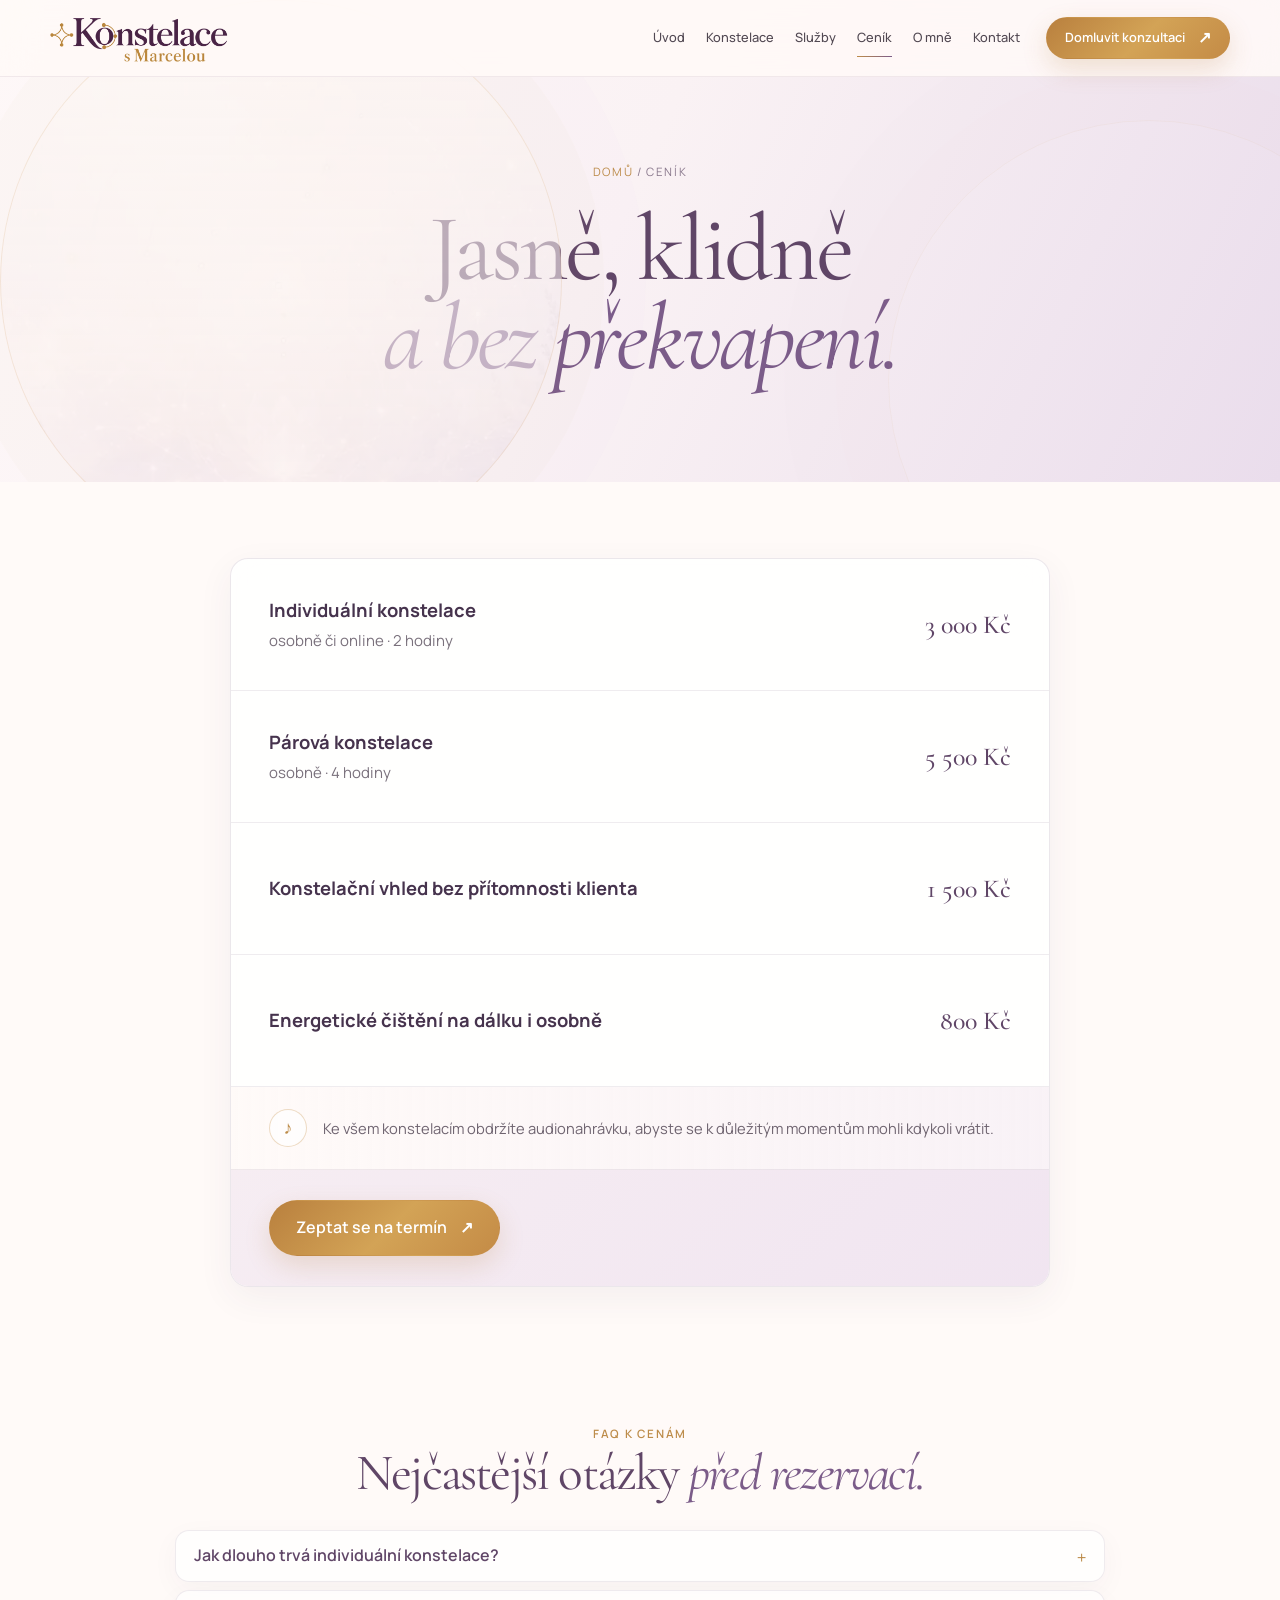
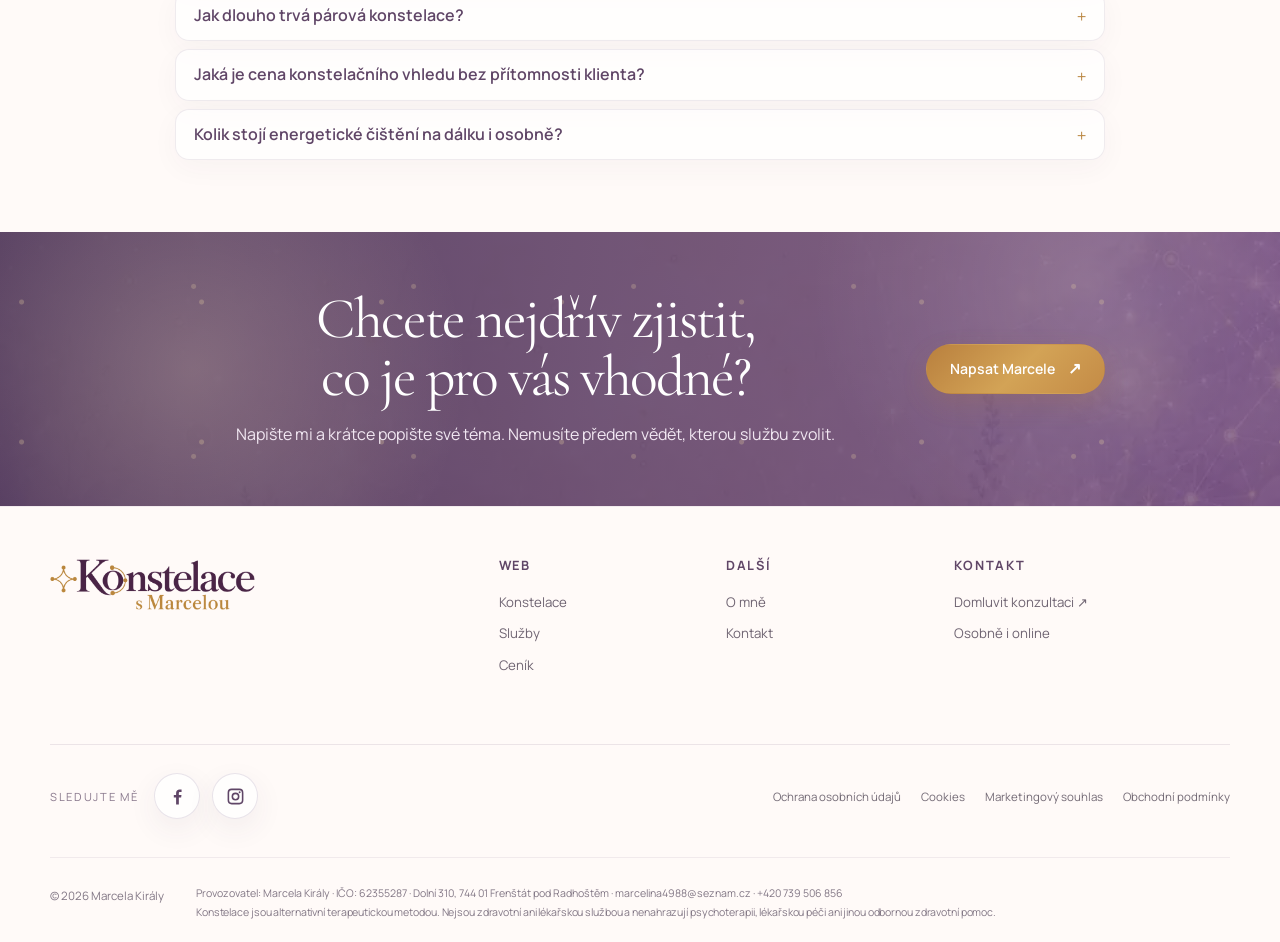
==== commit 5385ac3d: "Align footer legal copy" ====
--- a/cenik.html
+++ b/cenik.html
@@ -276,7 +276,7 @@
   </script>
   <link rel="icon" type="image/png" href="assets/images/logo-konstelace-s-marcelou-symbol.png?v=20260915a">
   <link rel="apple-touch-icon" href="assets/images/logo-konstelace-s-marcelou-symbol.png?v=20260915a">
-  <link rel="stylesheet" href="assets/css/style.css?v=20260920footer2">
+  <link rel="stylesheet" href="assets/css/style.css?v=20260920footer3">
   <link rel="stylesheet" href="assets/css/typography-cs.css">
   <link rel="stylesheet" href="assets/css/constellation-2026.css">
   <link rel="stylesheet" href="assets/css/subpages-2026.css?v=20260910c">
@@ -302,5 +302,5 @@
 <section class="section-sm cta-band"><div class="container cta-inner reveal"><div><h2>Chcete nejdřív zjistit, co je pro vás vhodné?</h2><p>Napište mi a krátce popište své téma. Nemusíte předem vědět, kterou službu zvolit.</p></div><a class="btn btn-gold magnetic" href="kontakt.html"><span>Napsat Marcele</span><i>↗</i></a></div></section>
 </main>
 <footer class="inner-footer"><div class="container inner-footer-grid"><div><a class="brand" href="index.html"><img class="brand-logo" src="assets/images/logo-konstelace-s-marcelou.png?v=20260915a" alt="Konstelace s Marcelou" width="1400" height="355"></a></div><div class="footer-col"><strong>Web</strong><a href="konstelace.html">Konstelace</a><a href="sluzby.html">Služby</a><a href="cenik.html">Ceník</a></div><div class="footer-col"><strong>Další</strong><a href="o-mne.html">O mně</a><a href="kontakt.html">Kontakt</a></div><div class="footer-col"><strong>Kontakt</strong><a href="kontakt.html">Domluvit konzultaci ↗</a><span>Osobně i online</span></div></div><div class="container inner-footer-bottom"><span>© 2026 Marcela Király</span><span class="footer-disclaimer">Konstelace jsou alternativní terapeutickou metodou. Nejsou zdravotní ani lékařskou službou a nenahrazují psychoterapii, lékařskou péči ani jinou odbornou zdravotní pomoc.</span></div></footer>
-<script src="assets/js/main.js?v=20260917faq1"></script>
+<script src="assets/js/main.js?v=20260920footer3"></script>
 </body></html>
--- a/assets/css/style.css
+++ b/assets/css/style.css
@@ -39,6 +39,41 @@
   text-align:right;
 }
 
+/* Business details and service disclaimer form one compact, aligned footer block. */
+.footer-bottom.footer-bottom-aligned,
+.inner-footer-bottom.footer-bottom-aligned{
+  display:grid;
+  grid-template-columns:auto minmax(0,1fr);
+  align-items:start;
+  gap:0 32px;
+}
+
+.footer-copy-stack{
+  min-width:0;
+  display:grid;
+  gap:3px;
+  justify-items:start;
+  text-align:left;
+}
+
+.footer-copy-stack .footer-business-note,
+.footer-copy-stack .footer-disclaimer{
+  width:100%;
+  max-width:none;
+  margin:0;
+  text-align:left;
+  line-height:1.45;
+}
+
+.footer-copy-stack .footer-business-note{
+  color:#827785;
+  font-size:.66rem;
+}
+
+.footer-copy-stack .footer-disclaimer{
+  white-space:normal;
+}
+
 @media (max-width:1220px){
   .footer-bottom,
   .inner-footer-bottom{
@@ -59,3 +94,24 @@
     letter-spacing:normal;
   }
 }
+
+@media (max-width:640px){
+  .footer-bottom.footer-bottom-aligned,
+  .inner-footer-bottom.footer-bottom-aligned{
+    display:flex!important;
+    flex-direction:column!important;
+    align-items:center!important;
+    gap:6px!important;
+  }
+
+  .footer-copy-stack{
+    width:100%;
+    gap:3px;
+    text-align:center;
+  }
+
+  .footer-copy-stack .footer-business-note,
+  .footer-copy-stack .footer-disclaimer{
+    text-align:center;
+  }
+}
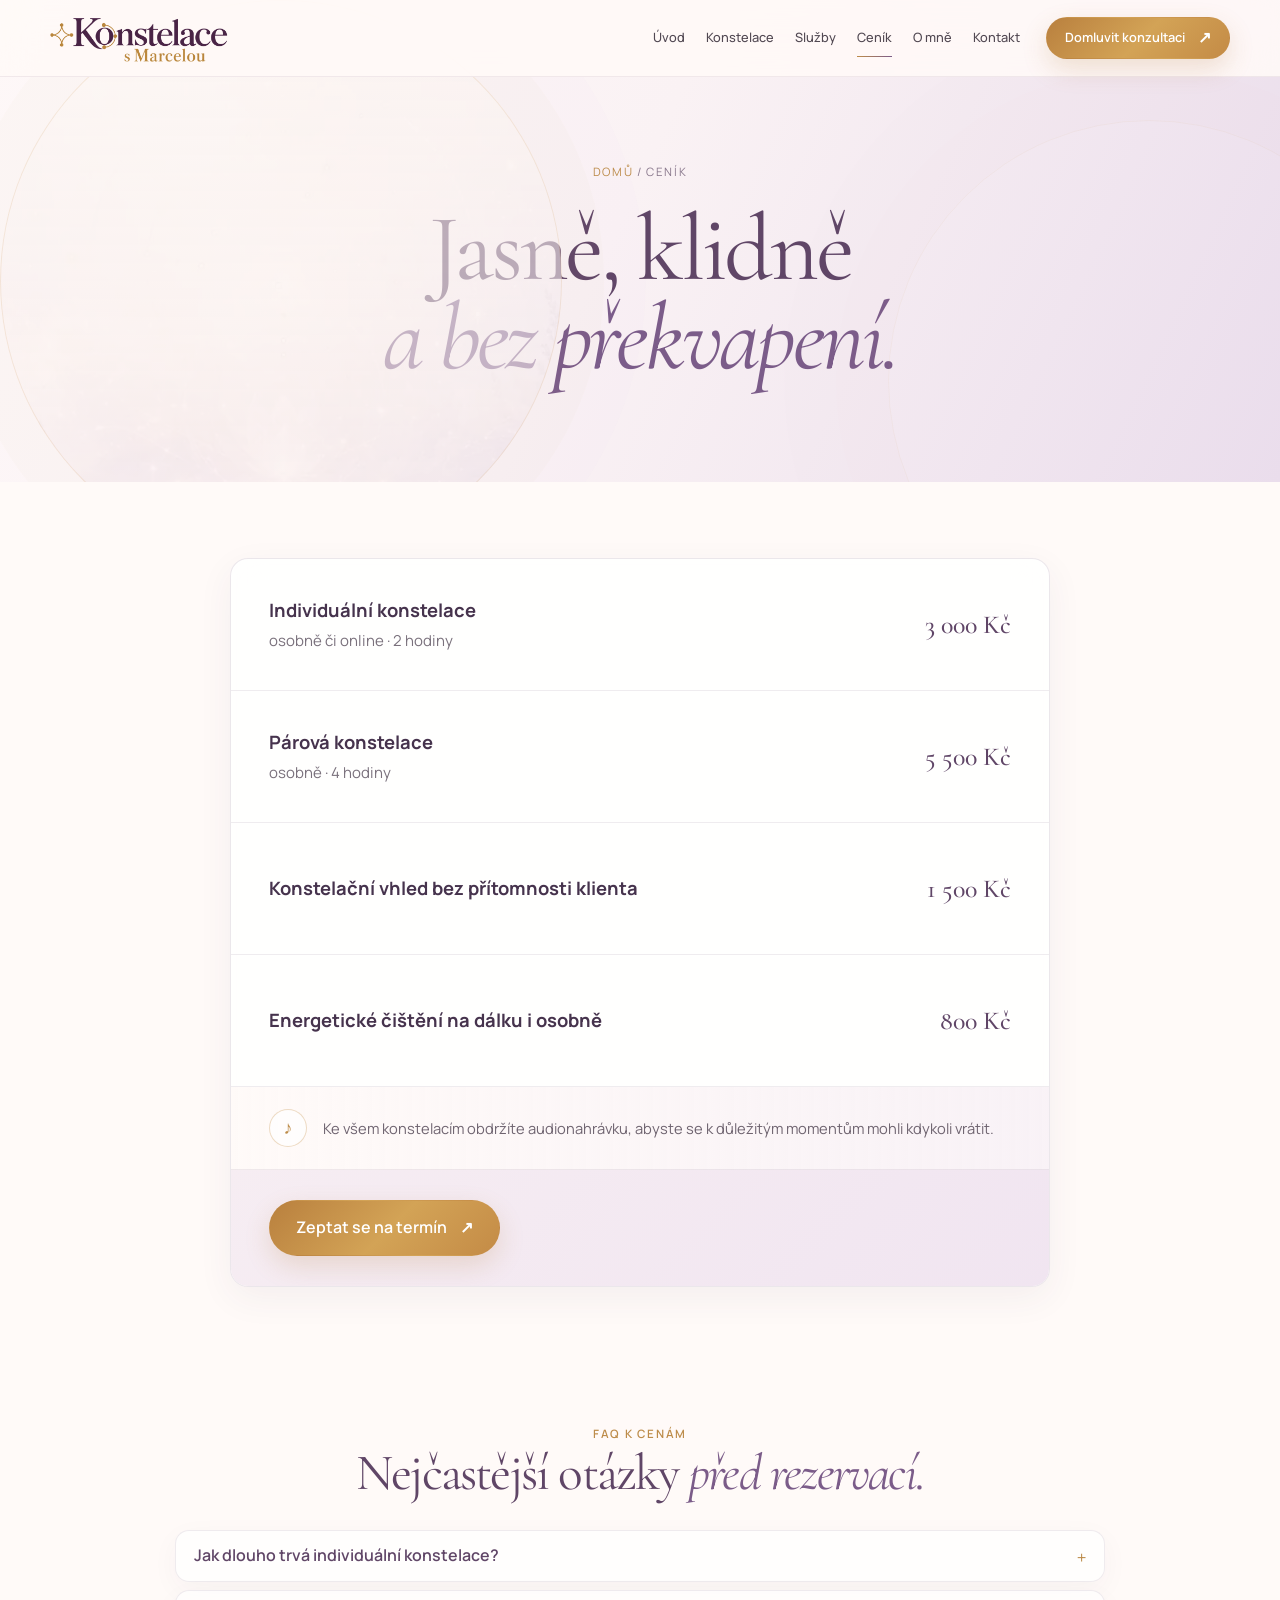
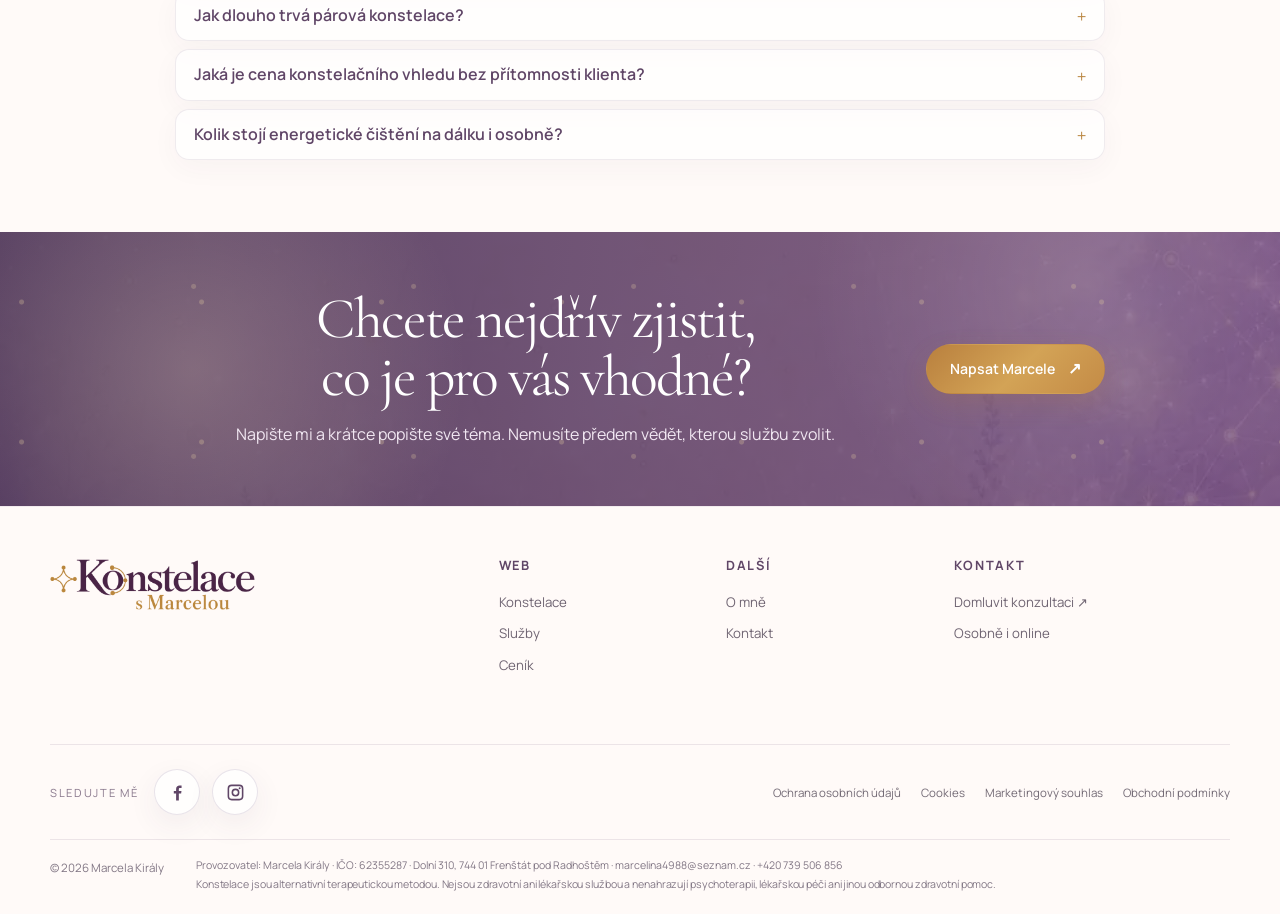
==== commit 6ad789bc: "Center footer links between dividers" ====
--- a/cenik.html
+++ b/cenik.html
@@ -302,5 +302,5 @@
 <section class="section-sm cta-band"><div class="container cta-inner reveal"><div><h2>Chcete nejdřív zjistit, co je pro vás vhodné?</h2><p>Napište mi a krátce popište své téma. Nemusíte předem vědět, kterou službu zvolit.</p></div><a class="btn btn-gold magnetic" href="kontakt.html"><span>Napsat Marcele</span><i>↗</i></a></div></section>
 </main>
 <footer class="inner-footer"><div class="container inner-footer-grid"><div><a class="brand" href="index.html"><img class="brand-logo" src="assets/images/logo-konstelace-s-marcelou.png?v=20260915a" alt="Konstelace s Marcelou" width="1400" height="355"></a></div><div class="footer-col"><strong>Web</strong><a href="konstelace.html">Konstelace</a><a href="sluzby.html">Služby</a><a href="cenik.html">Ceník</a></div><div class="footer-col"><strong>Další</strong><a href="o-mne.html">O mně</a><a href="kontakt.html">Kontakt</a></div><div class="footer-col"><strong>Kontakt</strong><a href="kontakt.html">Domluvit konzultaci ↗</a><span>Osobně i online</span></div></div><div class="container inner-footer-bottom"><span>© 2026 Marcela Király</span><span class="footer-disclaimer">Konstelace jsou alternativní terapeutickou metodou. Nejsou zdravotní ani lékařskou službou a nenahrazují psychoterapii, lékařskou péči ani jinou odbornou zdravotní pomoc.</span></div></footer>
-<script src="assets/js/main.js?v=20260920footer3"></script>
+<script src="assets/js/main.js?v=20260920footer4"></script>
 </body></html>
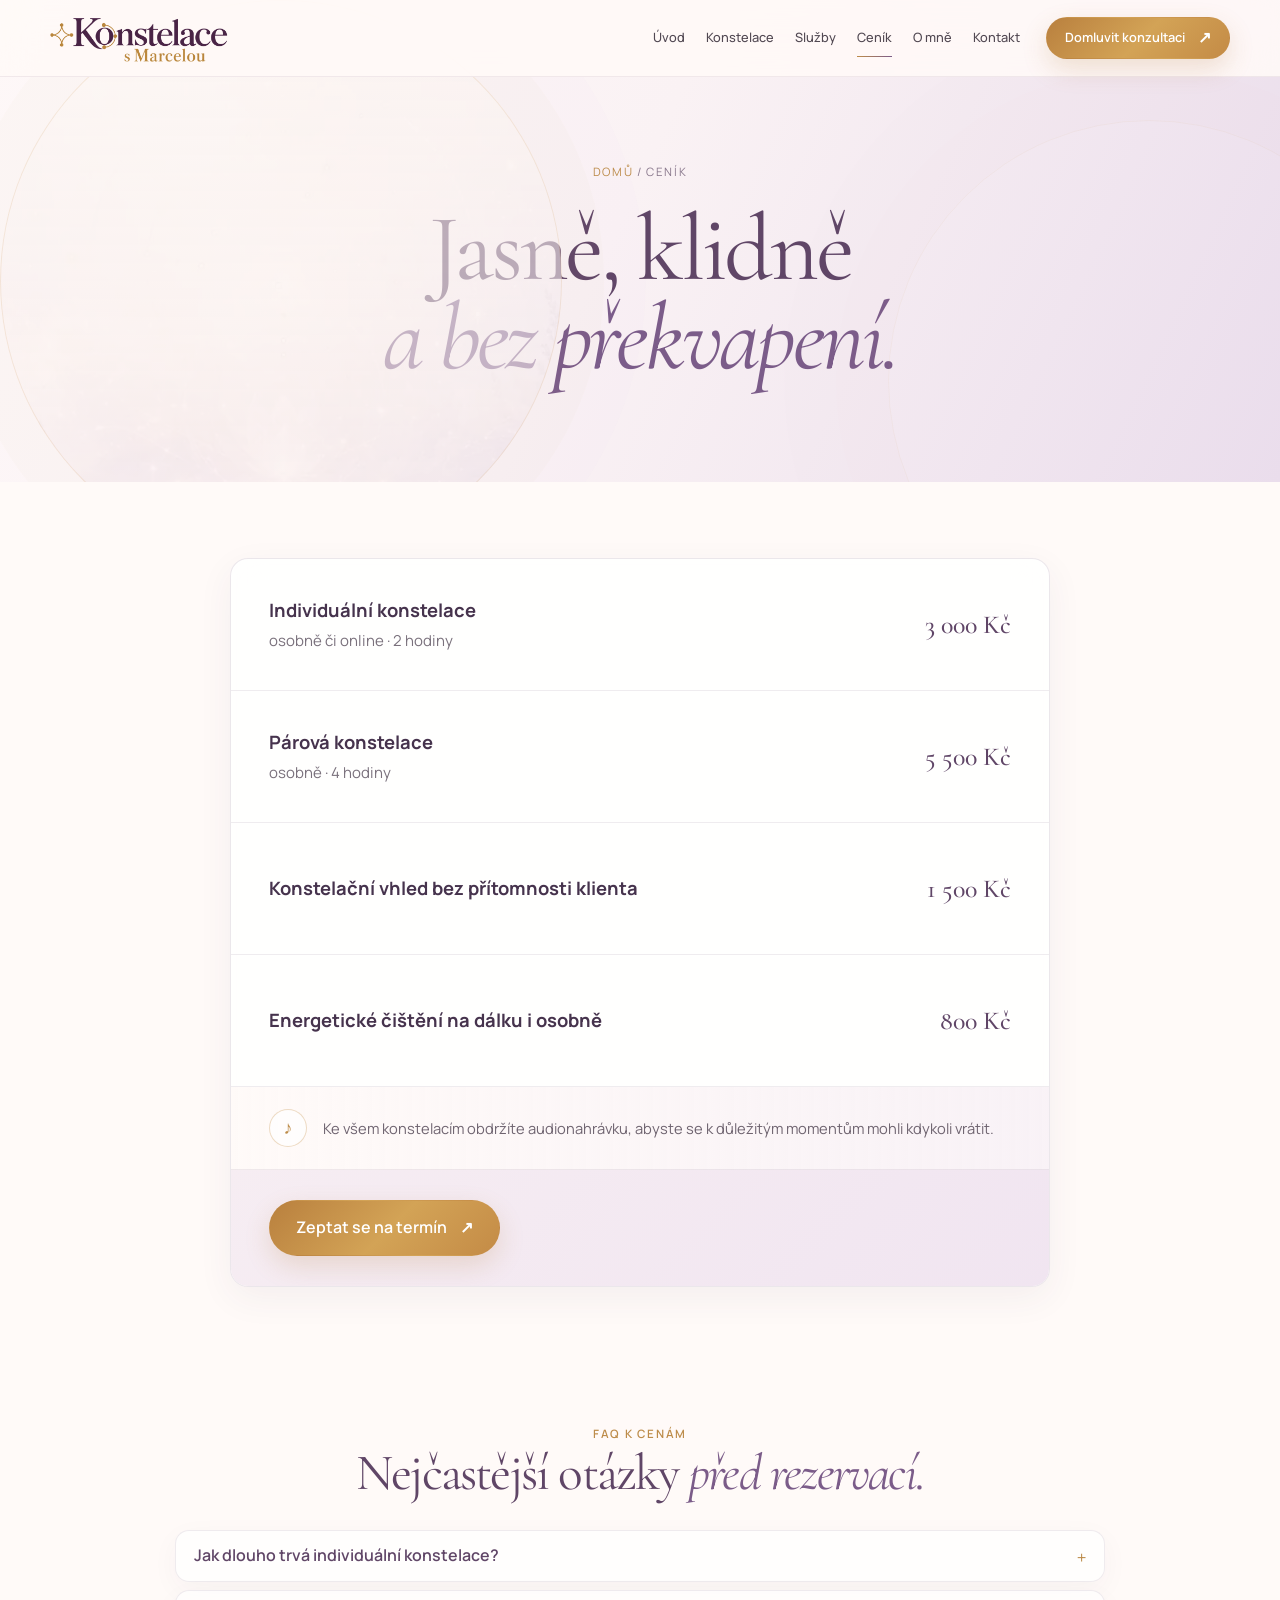
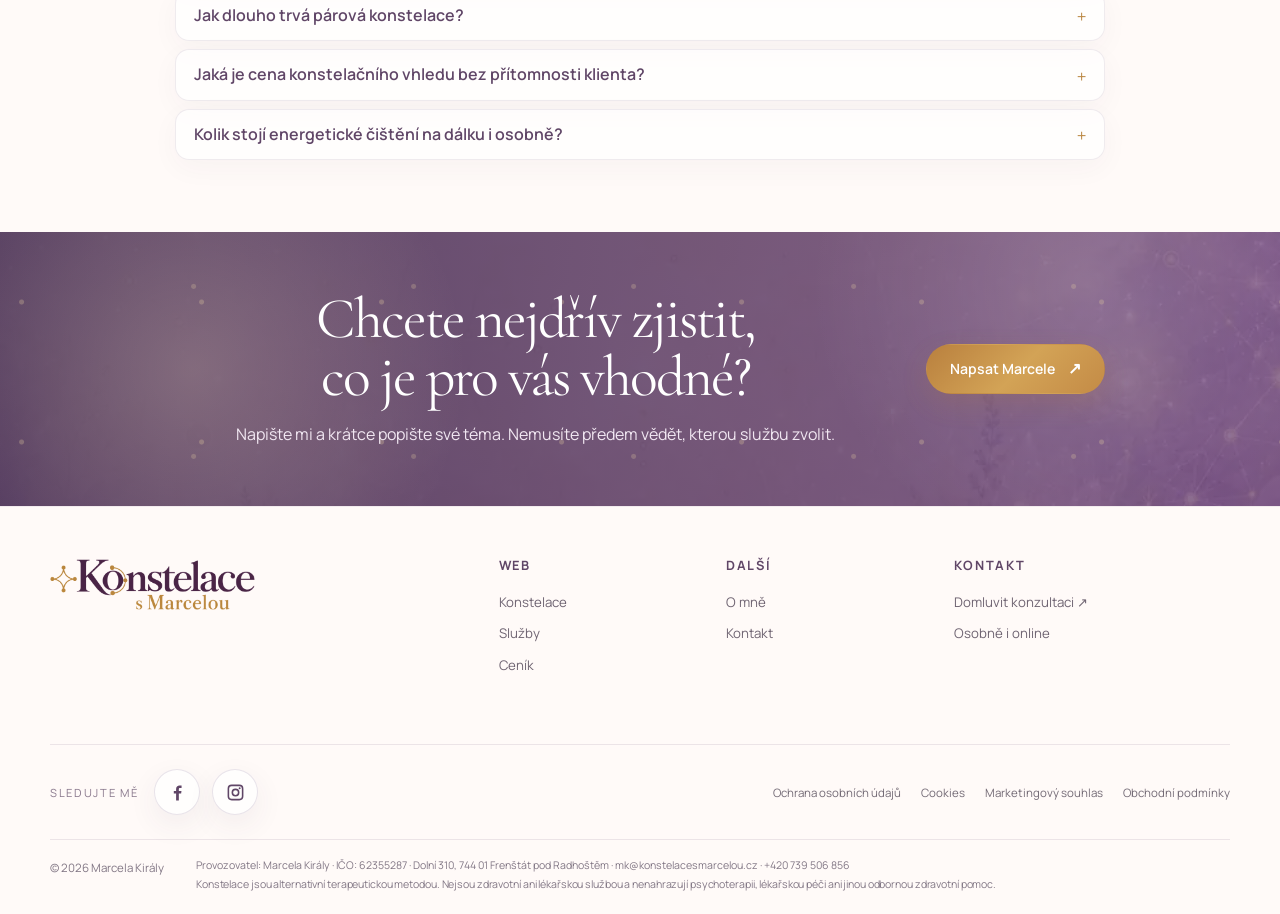
==== commit 9d5485d1: "Use mk@konstelacesmarcelou.cz across website" ====
--- a/cenik.html
+++ b/cenik.html
@@ -3,30 +3,30 @@
 <head>
   <meta charset="utf-8">
   <meta name="viewport" content="width=device-width,initial-scale=1">
-  <meta name="description" content="Přehled cen: individuální konstelace 3 000 Kč, párová 5 500 Kč, konstelační vhled 1 500 Kč a energetické čištění na dálku i osobně 800 Kč.">
-  <title>Ceník konstelací osobně i online | Marcela Király</title>
+  <meta name="description" content="Ceny služeb Marcely Király: individuální konstelace 3 000 Kč, párová konstelace 5 500 Kč, konstelační vhled 1 500 Kč a energetické čištění 800 Kč.">
+  <title>Ceník konstelací a dalších služeb | Marcela Király</title>
   <meta name="robots" content="index,follow,max-image-preview:large,max-snippet:-1,max-video-preview:-1">
   <meta name="author" content="Marcela Király">
-  <link rel="canonical" href="https://ivanovgeno.github.io/marcelakiraly/cenik.html">
-  <link rel="alternate" hreflang="cs-CZ" href="https://ivanovgeno.github.io/marcelakiraly/cenik.html">
-  <link rel="alternate" hreflang="x-default" href="https://ivanovgeno.github.io/marcelakiraly/cenik.html">
-  <link rel="sitemap" type="application/xml" href="https://ivanovgeno.github.io/marcelakiraly/sitemap.xml">
+  <link rel="canonical" href="https://konstelacesmarcelou.cz/cenik.html">
+  <link rel="alternate" hreflang="cs-CZ" href="https://konstelacesmarcelou.cz/cenik.html">
+  <link rel="alternate" hreflang="x-default" href="https://konstelacesmarcelou.cz/cenik.html">
+  <link rel="sitemap" type="application/xml" href="https://konstelacesmarcelou.cz/sitemap.xml">
   <meta property="og:locale" content="cs_CZ">
   <meta property="og:type" content="website">
   <meta property="og:site_name" content="Konstelace s Marcelou">
-  <meta property="og:title" content="Ceník konstelací osobně i online | Marcela Király">
-  <meta property="og:description" content="Přehled cen: individuální konstelace 3 000 Kč, párová 5 500 Kč, konstelační vhled 1 500 Kč a energetické čištění na dálku i osobně 800 Kč.">
-  <meta property="og:url" content="https://ivanovgeno.github.io/marcelakiraly/cenik.html">
-  <meta property="og:image" content="https://ivanovgeno.github.io/marcelakiraly/assets/images/logo-konstelace-s-marcelou.png">
-  <meta property="og:image:secure_url" content="https://ivanovgeno.github.io/marcelakiraly/assets/images/logo-konstelace-s-marcelou.png">
+  <meta property="og:title" content="Ceník konstelací a dalších služeb | Marcela Király">
+  <meta property="og:description" content="Ceny služeb Marcely Király: individuální konstelace 3 000 Kč, párová konstelace 5 500 Kč, konstelační vhled 1 500 Kč a energetické čištění 800 Kč.">
+  <meta property="og:url" content="https://konstelacesmarcelou.cz/cenik.html">
+  <meta property="og:image" content="https://konstelacesmarcelou.cz/assets/images/logo-konstelace-s-marcelou.png">
+  <meta property="og:image:secure_url" content="https://konstelacesmarcelou.cz/assets/images/logo-konstelace-s-marcelou.png">
   <meta property="og:image:type" content="image/png">
   <meta property="og:image:width" content="1400">
   <meta property="og:image:height" content="355">
   <meta property="og:image:alt" content="Logo Konstelace s Marcelou">
   <meta name="twitter:card" content="summary_large_image">
-  <meta name="twitter:title" content="Ceník konstelací osobně i online | Marcela Király">
-  <meta name="twitter:description" content="Přehled cen: individuální konstelace 3 000 Kč, párová 5 500 Kč, konstelační vhled 1 500 Kč a energetické čištění na dálku i osobně 800 Kč.">
-  <meta name="twitter:image" content="https://ivanovgeno.github.io/marcelakiraly/assets/images/logo-konstelace-s-marcelou.png">
+  <meta name="twitter:title" content="Ceník konstelací a dalších služeb | Marcela Király">
+  <meta name="twitter:description" content="Ceny služeb Marcely Király: individuální konstelace 3 000 Kč, párová konstelace 5 500 Kč, konstelační vhled 1 500 Kč a energetické čištění 800 Kč.">
+  <meta name="twitter:image" content="https://konstelacesmarcelou.cz/assets/images/logo-konstelace-s-marcelou.png">
   <meta name="twitter:image:alt" content="Logo Konstelace s Marcelou">
   <script type="application/ld+json">
 {
@@ -34,19 +34,19 @@
   "@graph": [
     {
       "@type": "Organization",
-      "@id": "https://ivanovgeno.github.io/marcelakiraly/#organization",
+      "@id": "https://konstelacesmarcelou.cz/#organization",
       "name": "Konstelace s Marcelou",
       "legalName": "Marcela Király",
-      "url": "https://ivanovgeno.github.io/marcelakiraly/",
+      "url": "https://konstelacesmarcelou.cz/",
       "logo": {
         "@type": "ImageObject",
-        "url": "https://ivanovgeno.github.io/marcelakiraly/assets/images/logo-konstelace-s-marcelou.png",
+        "url": "https://konstelacesmarcelou.cz/assets/images/logo-konstelace-s-marcelou.png",
         "width": 1400,
         "height": 355
       },
-      "image": "https://ivanovgeno.github.io/marcelakiraly/assets/images/logo-konstelace-s-marcelou.png",
+      "image": "https://konstelacesmarcelou.cz/assets/images/logo-konstelace-s-marcelou.png",
       "description": "Citlivé konstelační provázení Marcely Király osobně i online.",
-      "email": "mailto:marcelina4988@seznam.cz",
+      "email": "mailto:mk@konstelacesmarcelou.cz",
       "telephone": "+420739506856",
       "identifier": {
         "@type": "PropertyValue",
@@ -61,7 +61,7 @@
         "addressCountry": "CZ"
       },
       "founder": {
-        "@id": "https://ivanovgeno.github.io/marcelakiraly/#marcela"
+        "@id": "https://konstelacesmarcelou.cz/#marcela"
       },
       "areaServed": {
         "@type": "Country",
@@ -75,15 +75,15 @@
     },
     {
       "@type": "Person",
-      "@id": "https://ivanovgeno.github.io/marcelakiraly/#marcela",
+      "@id": "https://konstelacesmarcelou.cz/#marcela",
       "name": "Marcela Király",
-      "url": "https://ivanovgeno.github.io/marcelakiraly/o-mne.html",
-      "image": "https://ivanovgeno.github.io/marcelakiraly/assets/images/marcela-kiraly-restored.webp",
+      "url": "https://konstelacesmarcelou.cz/o-mne.html",
+      "image": "https://konstelacesmarcelou.cz/assets/images/marcela-kiraly-restored.webp",
       "jobTitle": "Konstelátorka",
       "worksFor": {
-        "@id": "https://ivanovgeno.github.io/marcelakiraly/#organization"
-      },
-      "email": "mailto:marcelina4988@seznam.cz",
+        "@id": "https://konstelacesmarcelou.cz/#organization"
+      },
+      "email": "mailto:mk@konstelacesmarcelou.cz",
       "telephone": "+420739506856",
       "knowsAbout": [
         "konstelace",
@@ -93,68 +93,68 @@
     },
     {
       "@type": "WebSite",
-      "@id": "https://ivanovgeno.github.io/marcelakiraly/#website",
-      "url": "https://ivanovgeno.github.io/marcelakiraly/",
+      "@id": "https://konstelacesmarcelou.cz/#website",
+      "url": "https://konstelacesmarcelou.cz/",
       "name": "Konstelace s Marcelou",
       "alternateName": "Marcela Király",
       "inLanguage": "cs-CZ",
       "publisher": {
-        "@id": "https://ivanovgeno.github.io/marcelakiraly/#organization"
+        "@id": "https://konstelacesmarcelou.cz/#organization"
       }
     },
     {
       "@type": "BreadcrumbList",
-      "@id": "https://ivanovgeno.github.io/marcelakiraly/cenik.html#breadcrumb",
+      "@id": "https://konstelacesmarcelou.cz/cenik.html#breadcrumb",
       "itemListElement": [
         {
           "@type": "ListItem",
           "position": 1,
           "name": "Úvod",
-          "item": "https://ivanovgeno.github.io/marcelakiraly/"
+          "item": "https://konstelacesmarcelou.cz/"
         },
         {
           "@type": "ListItem",
           "position": 2,
           "name": "Ceník",
-          "item": "https://ivanovgeno.github.io/marcelakiraly/cenik.html"
+          "item": "https://konstelacesmarcelou.cz/cenik.html"
         }
       ]
     },
     {
       "@type": "WebPage",
-      "@id": "https://ivanovgeno.github.io/marcelakiraly/cenik.html#webpage",
-      "url": "https://ivanovgeno.github.io/marcelakiraly/cenik.html",
-      "name": "Ceník konstelací osobně i online | Marcela Király",
-      "description": "Přehled cen: individuální konstelace 3 000 Kč, párová 5 500 Kč, konstelační vhled 1 500 Kč a energetické čištění na dálku i osobně 800 Kč.",
+      "@id": "https://konstelacesmarcelou.cz/cenik.html#webpage",
+      "url": "https://konstelacesmarcelou.cz/cenik.html",
+      "name": "Ceník konstelací a dalších služeb | Marcela Király",
+      "description": "Ceny služeb Marcely Király: individuální konstelace 3 000 Kč, párová konstelace 5 500 Kč, konstelační vhled 1 500 Kč a energetické čištění 800 Kč.",
       "isPartOf": {
-        "@id": "https://ivanovgeno.github.io/marcelakiraly/#website"
+        "@id": "https://konstelacesmarcelou.cz/#website"
       },
       "about": {
-        "@id": "https://ivanovgeno.github.io/marcelakiraly/#organization"
+        "@id": "https://konstelacesmarcelou.cz/#organization"
       },
       "inLanguage": "cs-CZ",
-      "dateModified": "2026-09-17",
+      "dateModified": "2026-09-21",
       "breadcrumb": {
-        "@id": "https://ivanovgeno.github.io/marcelakiraly/cenik.html#breadcrumb"
+        "@id": "https://konstelacesmarcelou.cz/cenik.html#breadcrumb"
       },
       "mainEntity": [
         {
-          "@id": "https://ivanovgeno.github.io/marcelakiraly/sluzby.html#nabidka"
-        },
-        {
-          "@id": "https://ivanovgeno.github.io/marcelakiraly/cenik.html#faq"
+          "@id": "https://konstelacesmarcelou.cz/sluzby.html#nabidka"
+        },
+        {
+          "@id": "https://konstelacesmarcelou.cz/cenik.html#faq"
         }
       ]
     },
     {
       "@type": "OfferCatalog",
-      "@id": "https://ivanovgeno.github.io/marcelakiraly/sluzby.html#nabidka",
+      "@id": "https://konstelacesmarcelou.cz/sluzby.html#nabidka",
       "name": "Možnosti spolupráce",
       "itemListElement": [
         {
           "@type": "Offer",
           "position": 1,
-          "url": "https://ivanovgeno.github.io/marcelakiraly/cenik.html",
+          "url": "https://konstelacesmarcelou.cz/cenik.html",
           "price": "3000",
           "priceCurrency": "CZK",
           "availability": "https://schema.org/InStock",
@@ -163,7 +163,7 @@
             "name": "Individuální konstelace osobně či online",
             "description": "Dvouhodinové individuální setkání zaměřené na konkrétní téma, vztahy, role a souvislosti.",
             "provider": {
-              "@id": "https://ivanovgeno.github.io/marcelakiraly/#organization"
+              "@id": "https://konstelacesmarcelou.cz/#organization"
             },
             "areaServed": {
               "@type": "Country",
@@ -174,7 +174,7 @@
         {
           "@type": "Offer",
           "position": 2,
-          "url": "https://ivanovgeno.github.io/marcelakiraly/cenik.html",
+          "url": "https://konstelacesmarcelou.cz/cenik.html",
           "price": "5500",
           "priceCurrency": "CZK",
           "availability": "https://schema.org/InStock",
@@ -183,7 +183,7 @@
             "name": "Párová konstelace osobně",
             "description": "Čtyřhodinové osobní setkání pro pár zaměřené na vztahové souvislosti.",
             "provider": {
-              "@id": "https://ivanovgeno.github.io/marcelakiraly/#organization"
+              "@id": "https://konstelacesmarcelou.cz/#organization"
             },
             "areaServed": {
               "@type": "Country",
@@ -194,7 +194,7 @@
         {
           "@type": "Offer",
           "position": 3,
-          "url": "https://ivanovgeno.github.io/marcelakiraly/cenik.html",
+          "url": "https://konstelacesmarcelou.cz/cenik.html",
           "price": "1500",
           "priceCurrency": "CZK",
           "availability": "https://schema.org/InStock",
@@ -203,7 +203,7 @@
             "name": "Konstelační vhled bez přítomnosti klienta",
             "description": "Citlivý vhled do tématu na dálku bez osobního nebo online setkání.",
             "provider": {
-              "@id": "https://ivanovgeno.github.io/marcelakiraly/#organization"
+              "@id": "https://konstelacesmarcelou.cz/#organization"
             },
             "areaServed": {
               "@type": "Country",
@@ -214,7 +214,7 @@
         {
           "@type": "Offer",
           "position": 4,
-          "url": "https://ivanovgeno.github.io/marcelakiraly/cenik.html",
+          "url": "https://konstelacesmarcelou.cz/cenik.html",
           "price": "800",
           "priceCurrency": "CZK",
           "availability": "https://schema.org/InStock",
@@ -223,7 +223,7 @@
             "name": "Energetické čištění na dálku i osobně",
             "description": "Práce zaměřená na uvolnění energetické zátěže.",
             "provider": {
-              "@id": "https://ivanovgeno.github.io/marcelakiraly/#organization"
+              "@id": "https://konstelacesmarcelou.cz/#organization"
             },
             "areaServed": {
               "@type": "Country",
@@ -235,7 +235,7 @@
     },
     {
       "@type": "FAQPage",
-      "@id": "https://ivanovgeno.github.io/marcelakiraly/cenik.html#faq",
+      "@id": "https://konstelacesmarcelou.cz/cenik.html#faq",
       "mainEntity": [
         {
           "@type": "Question",
@@ -302,5 +302,5 @@
 <section class="section-sm cta-band"><div class="container cta-inner reveal"><div><h2>Chcete nejdřív zjistit, co je pro vás vhodné?</h2><p>Napište mi a krátce popište své téma. Nemusíte předem vědět, kterou službu zvolit.</p></div><a class="btn btn-gold magnetic" href="kontakt.html"><span>Napsat Marcele</span><i>↗</i></a></div></section>
 </main>
 <footer class="inner-footer"><div class="container inner-footer-grid"><div><a class="brand" href="index.html"><img class="brand-logo" src="assets/images/logo-konstelace-s-marcelou.png?v=20260915a" alt="Konstelace s Marcelou" width="1400" height="355"></a></div><div class="footer-col"><strong>Web</strong><a href="konstelace.html">Konstelace</a><a href="sluzby.html">Služby</a><a href="cenik.html">Ceník</a></div><div class="footer-col"><strong>Další</strong><a href="o-mne.html">O mně</a><a href="kontakt.html">Kontakt</a></div><div class="footer-col"><strong>Kontakt</strong><a href="kontakt.html">Domluvit konzultaci ↗</a><span>Osobně i online</span></div></div><div class="container inner-footer-bottom"><span>© 2026 Marcela Király</span><span class="footer-disclaimer">Konstelace jsou alternativní terapeutickou metodou. Nejsou zdravotní ani lékařskou službou a nenahrazují psychoterapii, lékařskou péči ani jinou odbornou zdravotní pomoc.</span></div></footer>
-<script src="assets/js/main.js?v=20260920footer4"></script>
+<script src="assets/js/main.js?v=20260923mail"></script>
 </body></html>
